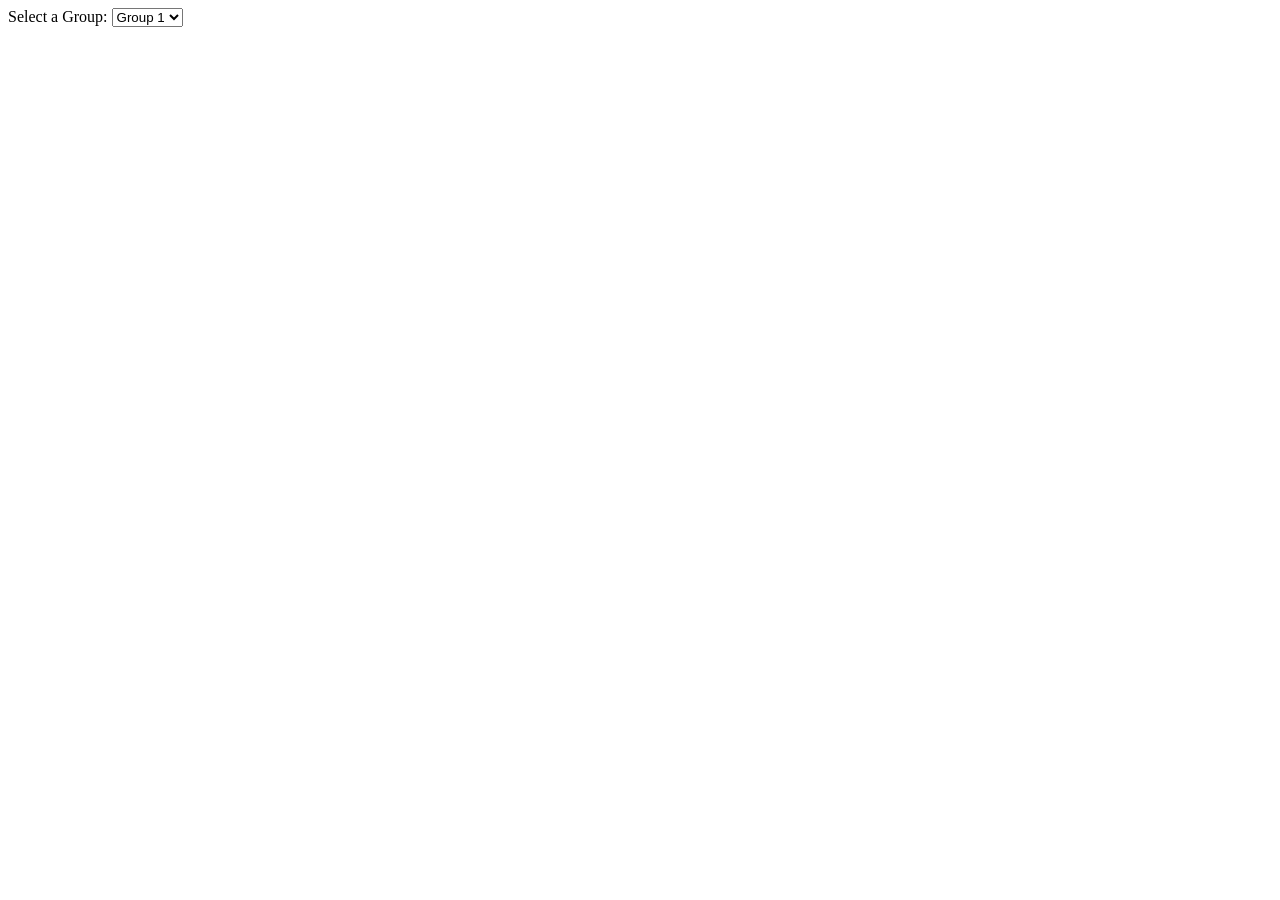
==== vocab2/index.html @ 480929db "Update index.html to support multiple groups with a group selector and dynamic tab generation" ====
<!DOCTYPE html>
<html lang="ja">
<head>
    <meta charset="UTF-8">
    <meta name="viewport" content="width=device-width, initial-scale=1.0">
    <title>Vocabulary Lessons</title>
    <script>
        async function loadVocabulary(group) {
            const response = await fetch(`data/${group}.json`);
            const data = await response.json();
            const lessonTabs = document.getElementById('lesson-tabs');
            lessonTabs.innerHTML = '';
            data.forEach(item => {
                const tab = document.createElement('div');
                tab.className = 'lesson-tab';
                tab.innerHTML = `<h3>${item.hanzi} - ${item.pinyin}</h3><p>${item.ja}</p><p>${item.juzi_ja}</p><p>${item.juzi_ch}</p>`;
                lessonTabs.appendChild(tab);
            });
        }

        function handleGroupChange(event) {
            const selectedGroup = event.target.value;
            loadVocabulary(selectedGroup);
        }
    </script>
</head>
<body>
    <div>
        <label for="group-selector">Select a Group:</label>
        <select id="group-selector" onchange="handleGroupChange(event)">
            <option value="group1">Group 1</option>
            <option value="group2">Group 2</option>
            <option value="group3">Group 3</option>
        </select>
    </div>
    <div id="lesson-tabs"></div>
</body>
</html>
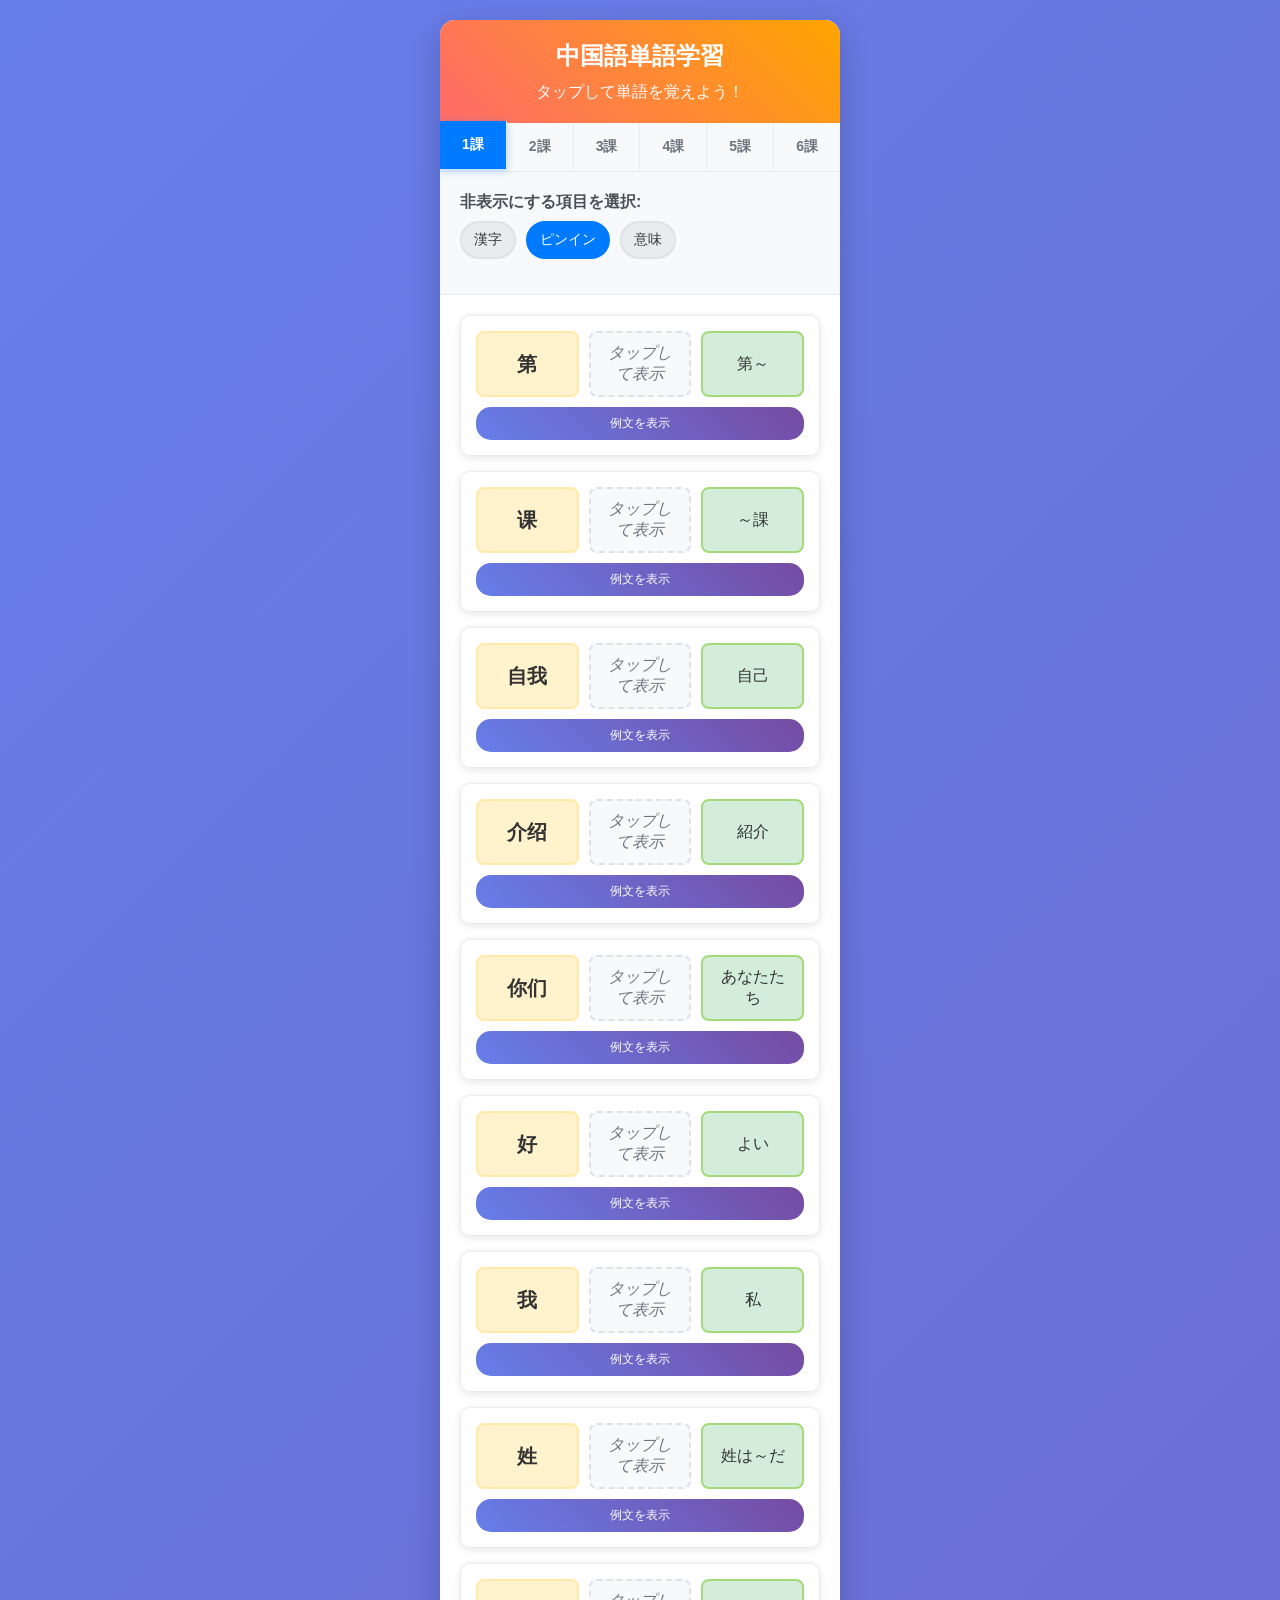
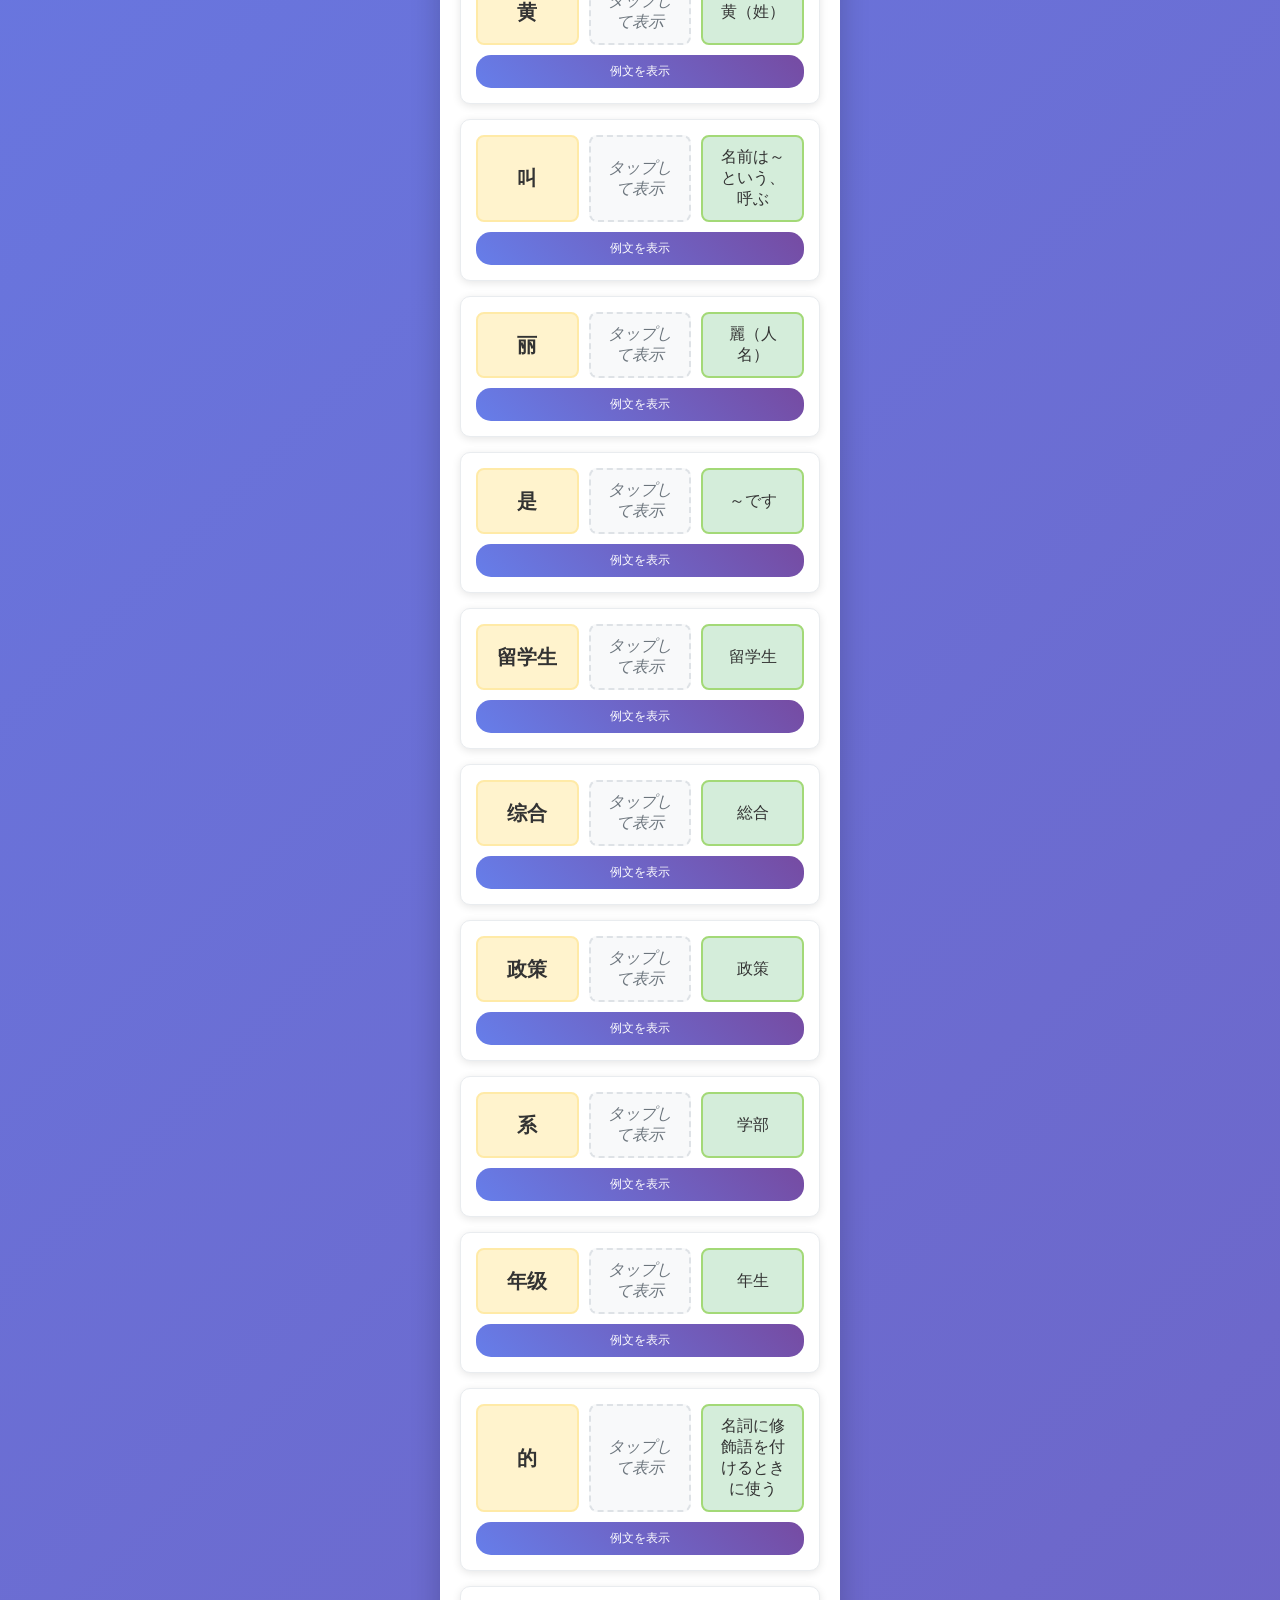
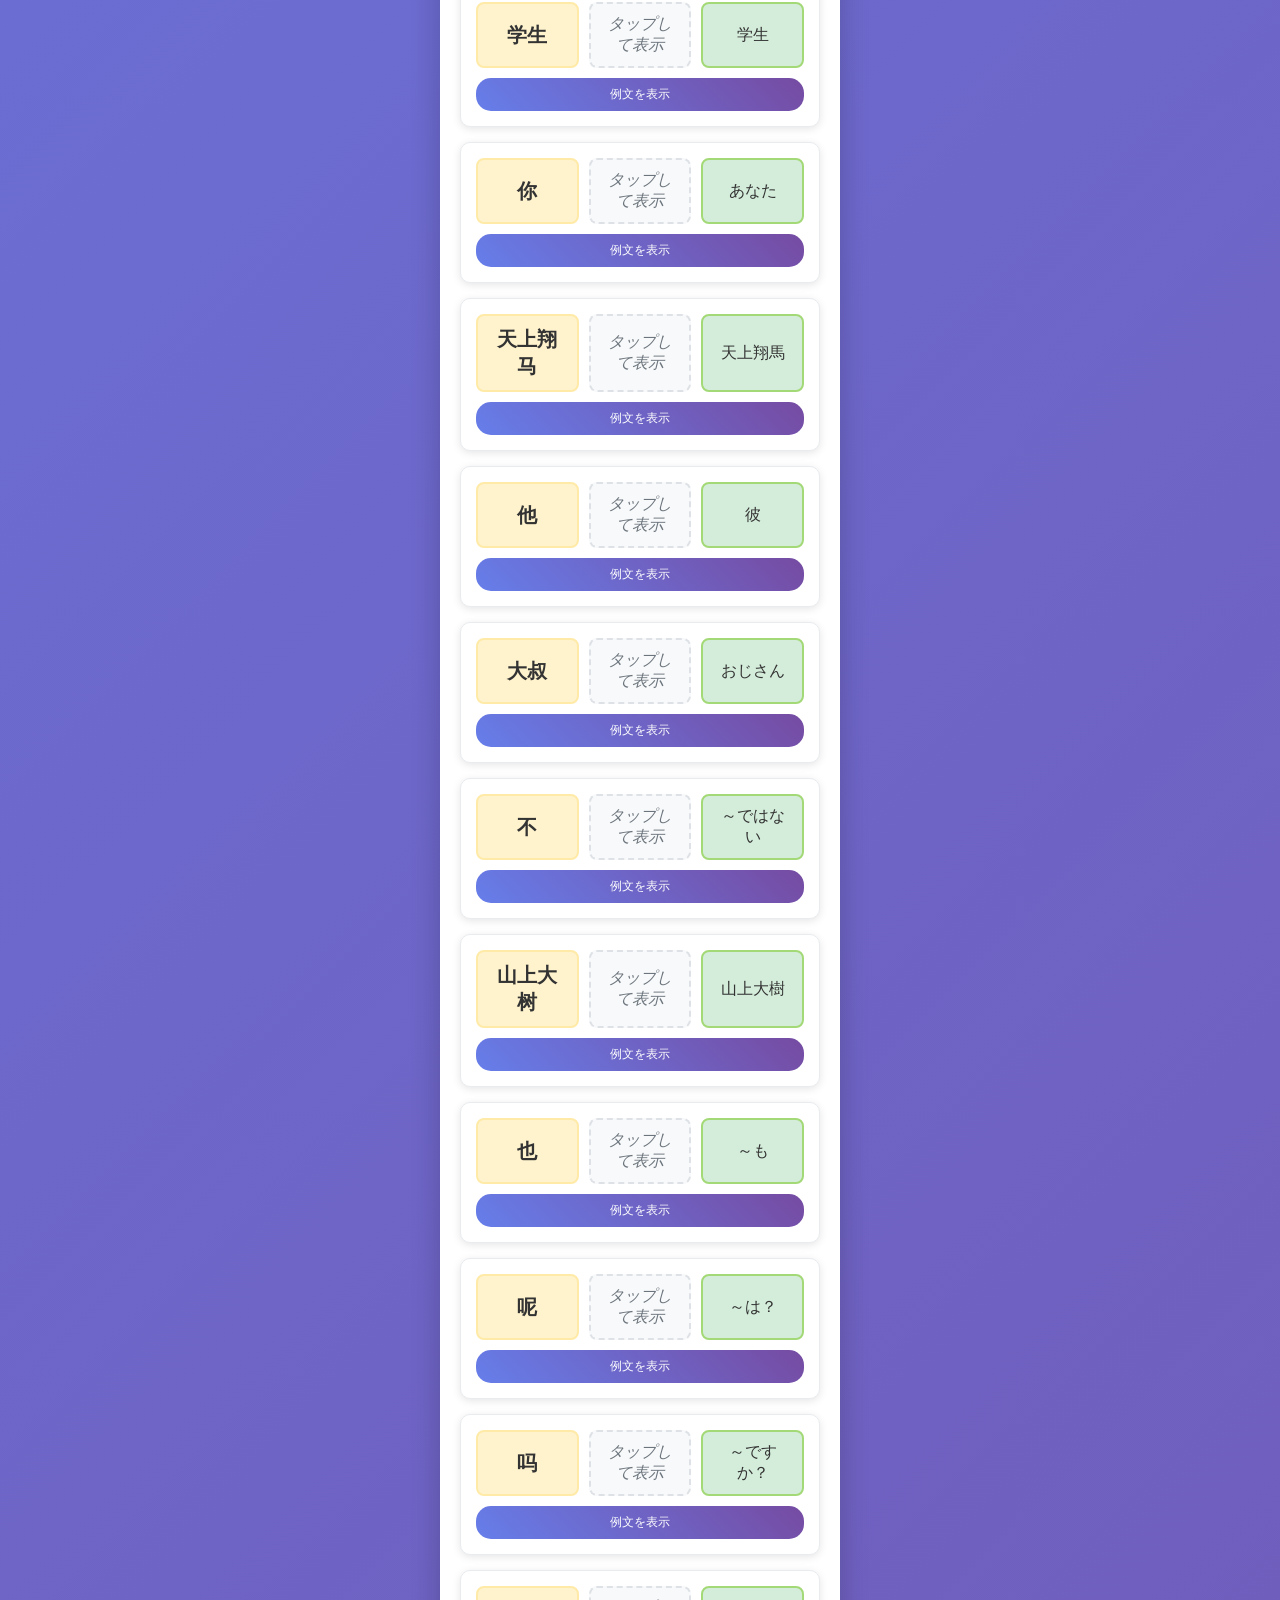
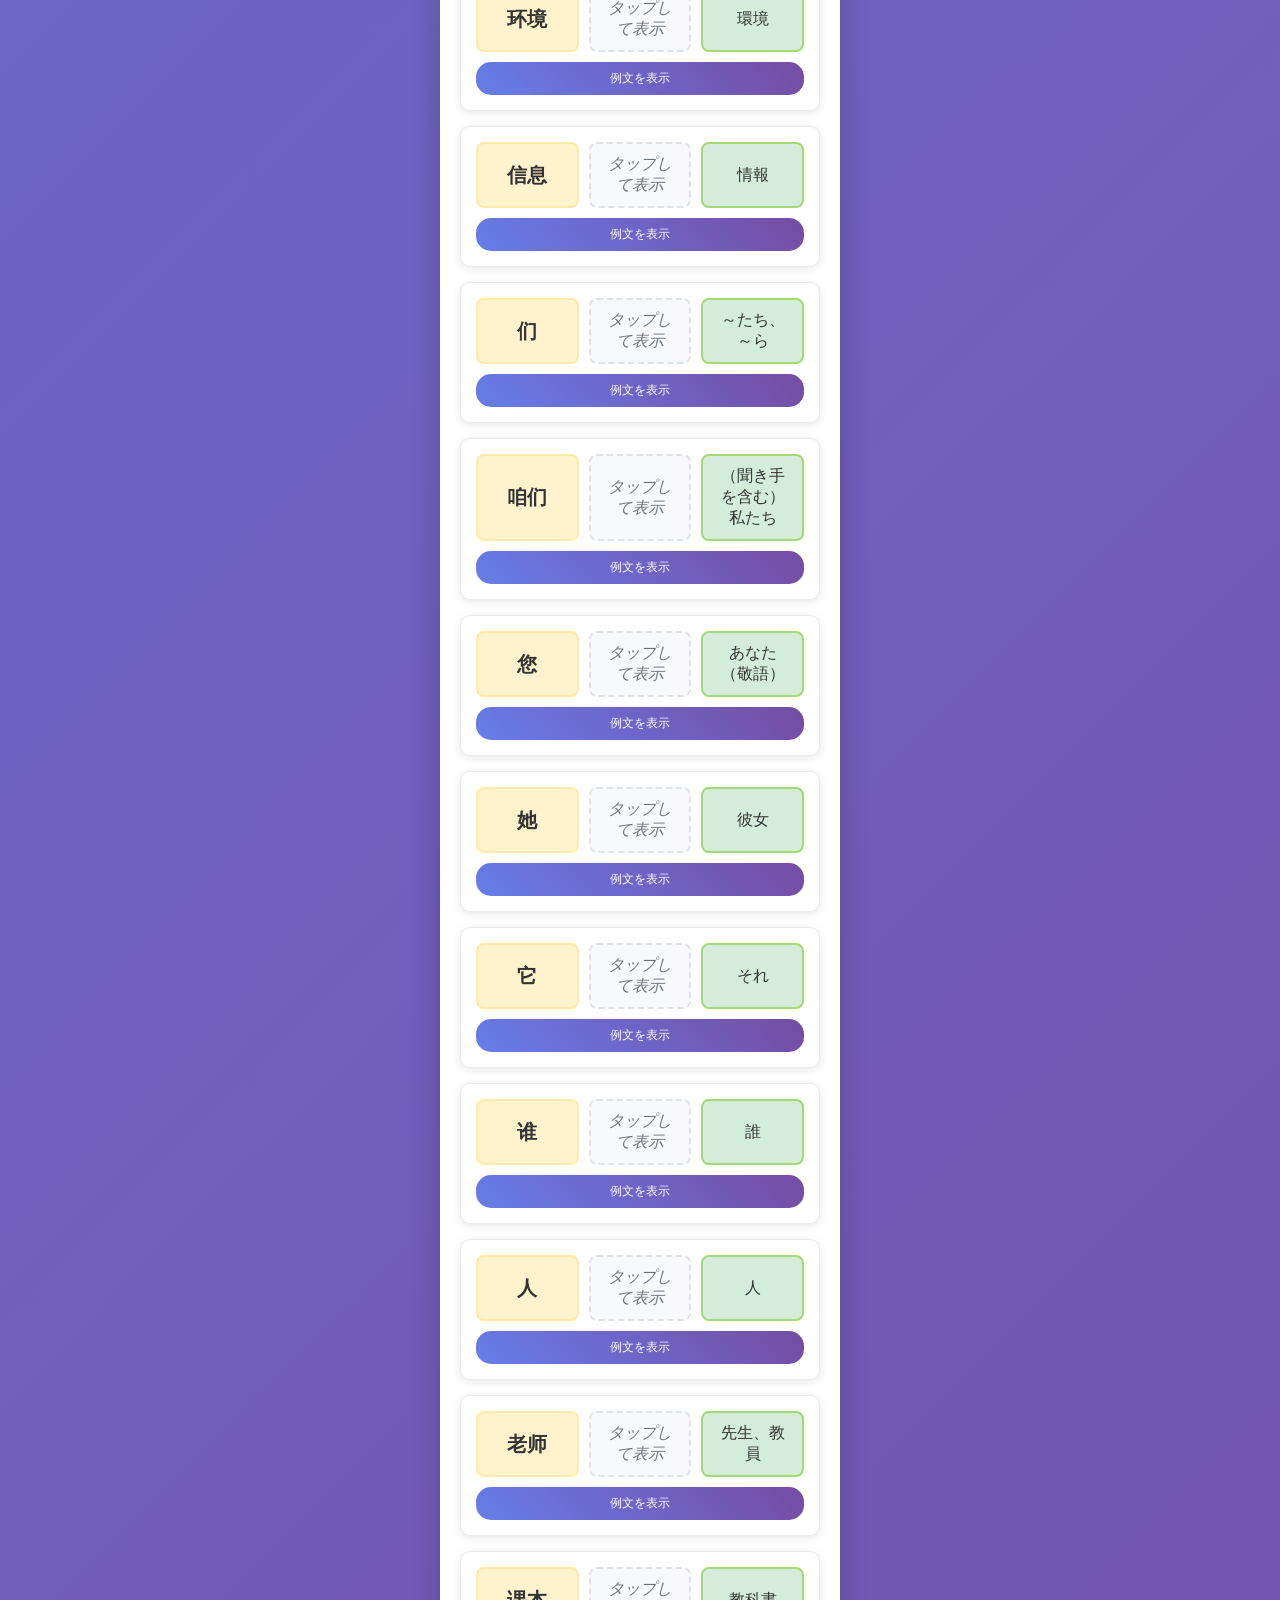
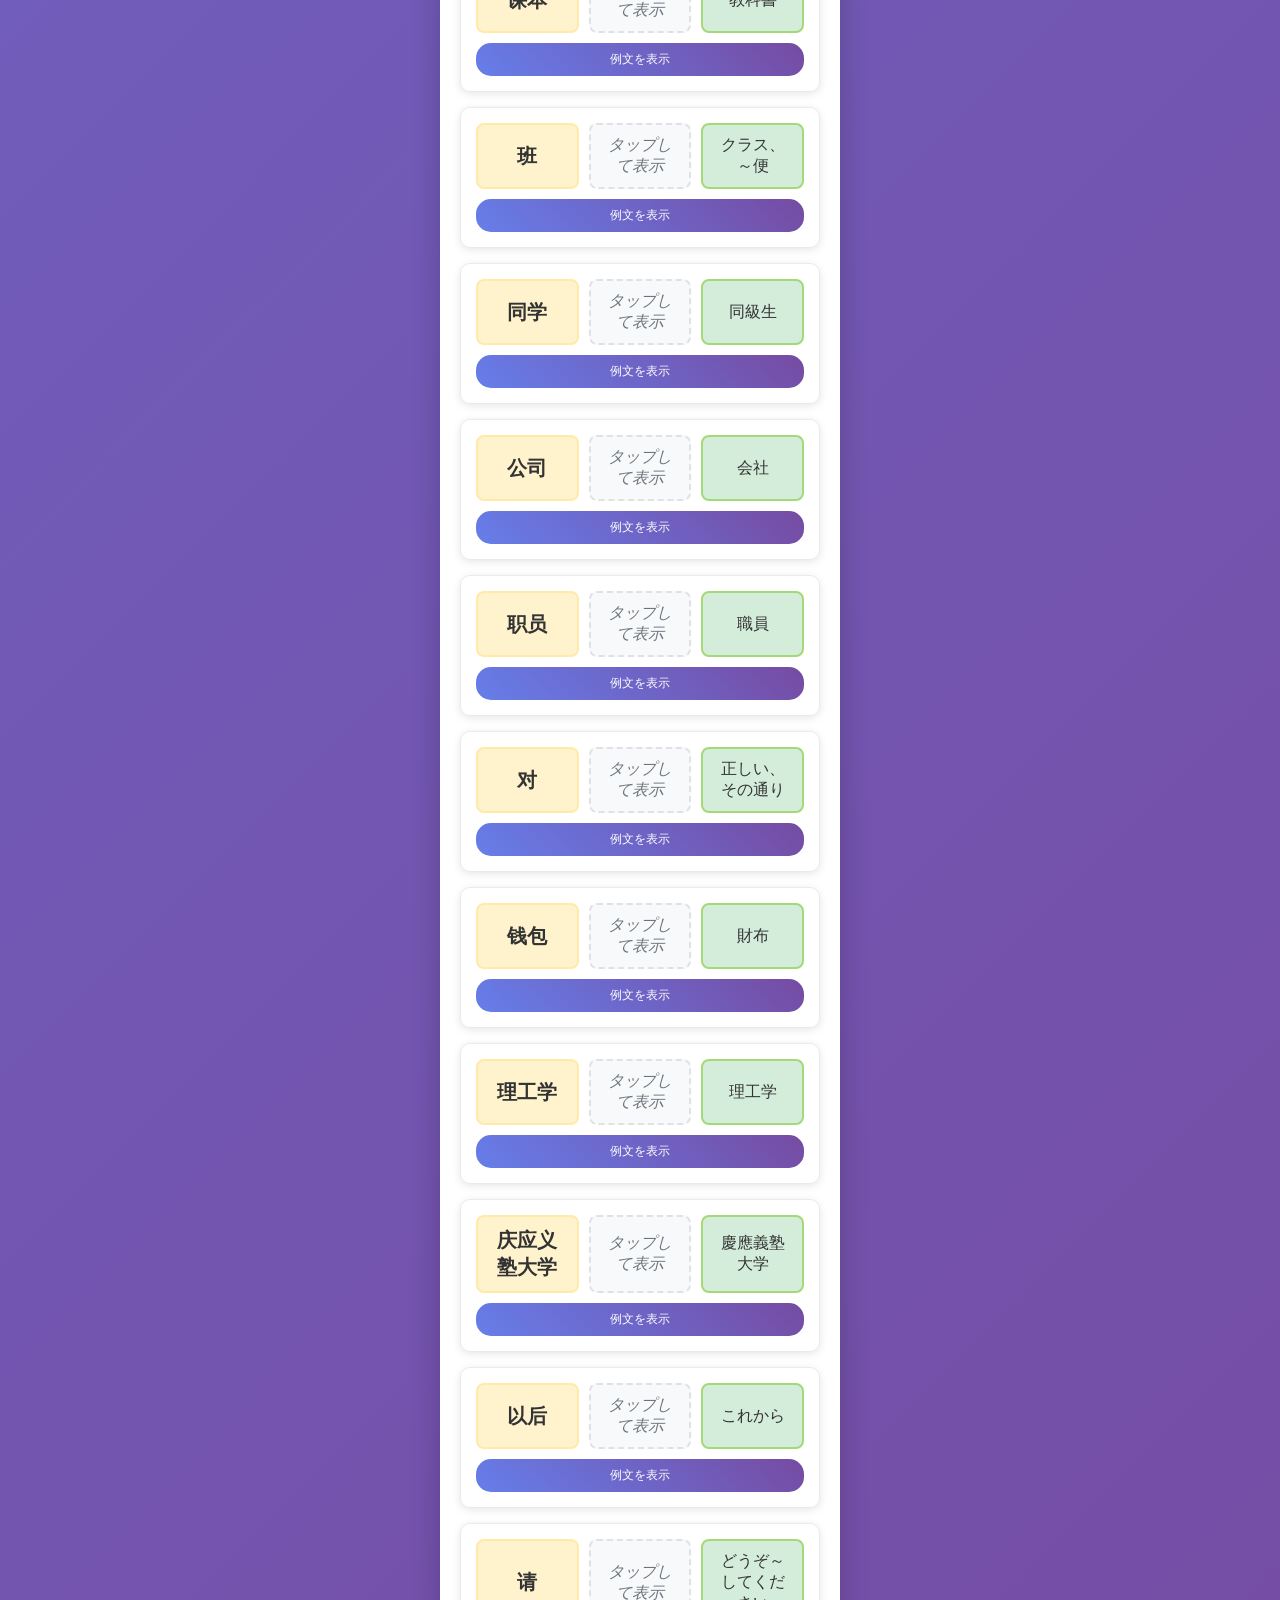
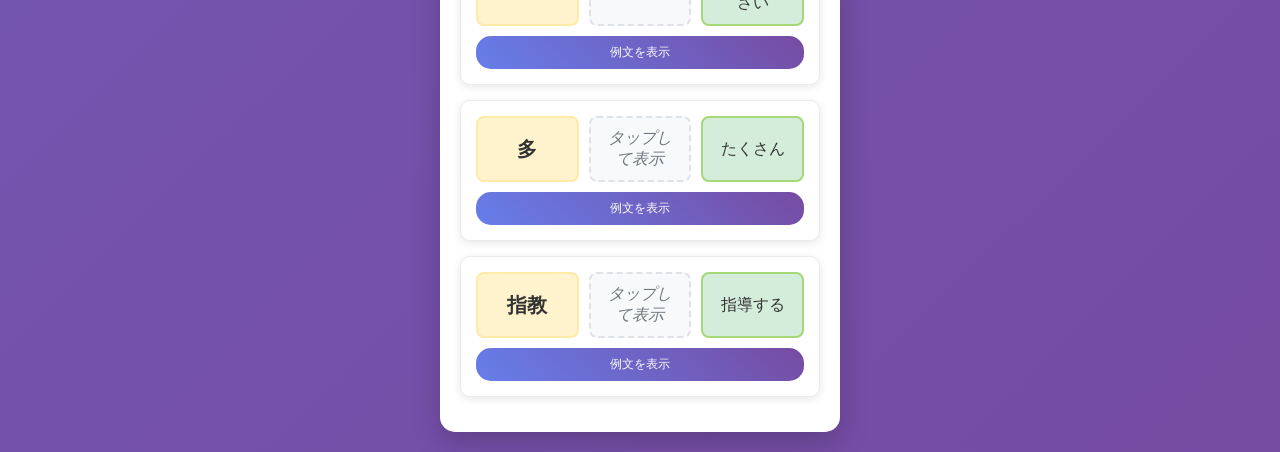
==== commit 0f53c5af: "Update index.html" ====
--- a/vocab2/index.html
+++ b/vocab2/index.html
@@ -3,36 +3,736 @@
 <head>
     <meta charset="UTF-8">
     <meta name="viewport" content="width=device-width, initial-scale=1.0">
-    <title>Vocabulary Lessons</title>
-    <script>
-        async function loadVocabulary(group) {
-            const response = await fetch(`data/${group}.json`);
-            const data = await response.json();
-            const lessonTabs = document.getElementById('lesson-tabs');
-            lessonTabs.innerHTML = '';
-            data.forEach(item => {
-                const tab = document.createElement('div');
-                tab.className = 'lesson-tab';
-                tab.innerHTML = `<h3>${item.hanzi} - ${item.pinyin}</h3><p>${item.ja}</p><p>${item.juzi_ja}</p><p>${item.juzi_ch}</p>`;
-                lessonTabs.appendChild(tab);
-            });
-        }
-
-        function handleGroupChange(event) {
-            const selectedGroup = event.target.value;
-            loadVocabulary(selectedGroup);
-        }
-    </script>
+    <title>中国語単語学習</title>
+    <style>
+        * {
+            margin: 0;
+            padding: 0;
+            box-sizing: border-box;
+        }
+
+        body {
+            font-family: 'Helvetica Neue', Arial, sans-serif;
+            background: linear-gradient(135deg, #667eea 0%, #764ba2 100%);
+            min-height: 100vh;
+            padding: 20px;
+            color: #333;
+        }
+
+        .container {
+            max-width: 400px;
+            margin: 0 auto;
+            background: white;
+            border-radius: 15px;
+            box-shadow: 0 10px 30px rgba(0,0,0,0.2);
+            overflow: hidden;
+        }
+
+        .header {
+            background: linear-gradient(45deg, #ff6b6b, #ffa500);
+            color: white;
+            padding: 20px;
+            text-align: center;
+        }
+
+        .header h1 {
+            font-size: 24px;
+            margin-bottom: 10px;
+        }
+
+        .lesson-tabs {
+            display: flex;
+            background: #f8f9fa;
+            border-bottom: 1px solid #e9ecef;
+        }
+
+        .lesson-tab {
+            flex: 1;
+            padding: 15px 10px;
+            background: #f8f9fa;
+            border: none;
+            cursor: pointer;
+            font-size: 14px;
+            font-weight: 600;
+            color: #6c757d;
+            transition: all 0.3s ease;
+            border-right: 1px solid #e9ecef;
+        }
+
+        .lesson-tab:last-child {
+            border-right: none;
+        }
+
+        .lesson-tab.active {
+            background: #007bff;
+            color: white;
+            transform: translateY(-2px);
+            box-shadow: 0 2px 8px rgba(0,123,255,0.3);
+        }
+
+        .lesson-tab:hover:not(.active) {
+            background: #e9ecef;
+        }
+
+        .controls {
+            padding: 20px;
+            background: #f8f9fa;
+            border-bottom: 1px solid #e9ecef;
+        }
+
+        .control-group {
+            margin-bottom: 15px;
+        }
+
+        .control-group label {
+            display: block;
+            margin-bottom: 8px;
+            font-weight: 600;
+            color: #495057;
+        }
+
+        .hide-options {
+            display: flex;
+            gap: 10px;
+            flex-wrap: wrap;
+        }
+
+        .hide-option {
+            background: #e9ecef;
+            border: 2px solid #dee2e6;
+            padding: 8px 12px;
+            border-radius: 20px;
+            cursor: pointer;
+            transition: all 0.3s ease;
+            font-size: 14px;
+        }
+
+        .hide-option.active {
+            background: #007bff;
+            color: white;
+            border-color: #007bff;
+        }
+
+
+
+        .word-list {
+            padding: 20px;
+        }
+
+        .word-item {
+            background: #ffffff;
+            border: 1px solid #e9ecef;
+            border-radius: 10px;
+            margin-bottom: 15px;
+            padding: 15px;
+            box-shadow: 0 2px 8px rgba(0,0,0,0.1);
+            transition: transform 0.2s ease;
+        }
+
+        .word-item:hover {
+            transform: translateY(-2px);
+            box-shadow: 0 4px 15px rgba(0,0,0,0.15);
+        }
+
+        .word-content {
+            display: grid;
+            grid-template-columns: 1fr 1fr 1fr;
+            gap: 10px;
+            margin-bottom: 10px;
+        }
+
+        .word-field {
+            text-align: center;
+            padding: 10px;
+            border-radius: 8px;
+            min-height: 50px;
+            display: flex;
+            align-items: center;
+            justify-content: center;
+            cursor: pointer;
+            transition: all 0.3s ease;
+        }
+
+        .word-field.chinese {
+            background: #fff3cd;
+            border: 2px solid #ffeaa7;
+            font-size: 20px;
+            font-weight: bold;
+        }
+
+        .word-field.pinyin {
+            background: #d1ecf1;
+            border: 2px solid #a6d8e6;
+            font-style: italic;
+        }
+
+        .word-field.meaning {
+            background: #d4edda;
+            border: 2px solid #a3d977;
+        }
+
+        .word-field.hidden {
+            background: #f8f9fa;
+            border: 2px dashed #dee2e6;
+            color: #6c757d;
+        }
+
+        .word-field.hidden:hover {
+            background: #e9ecef;
+        }
+
+        .example-btn {
+            background: linear-gradient(45deg, #667eea, #764ba2);
+            color: white;
+            border: none;
+            padding: 8px 15px;
+            border-radius: 15px;
+            cursor: pointer;
+            font-size: 12px;
+            transition: transform 0.2s ease;
+            width: 100%;
+        }
+
+        .example-btn:hover {
+            transform: scale(1.05);
+        }
+
+        .example-text {
+            margin-top: 10px;
+            padding: 10px;
+            background: #f8f9fa;
+            border-left: 4px solid #007bff;
+            border-radius: 5px;
+            font-size: 14px;
+            line-height: 1.6;
+        }
+
+        .example-text.hidden {
+            display: none;
+        }
+
+        .example-chinese {
+            color: #d63384;
+            font-weight: bold;
+        }
+
+        .example-translation {
+            color: #6c757d;
+            margin-top: 5px;
+        }
+
+        @media (max-width: 480px) {
+            .lesson-tabs {
+                flex-wrap: wrap;
+            }
+            
+            .lesson-tab {
+                font-size: 12px;
+                padding: 10px 5px;
+            }
+            
+            .word-content {
+                grid-template-columns: 1fr;
+                gap: 8px;
+            }
+            
+            .word-field {
+                min-height: 40px;
+                font-size: 14px;
+            }
+            
+            .word-field.chinese {
+                font-size: 18px;
+            }
+        }
+    </style>
 </head>
 <body>
-    <div>
-        <label for="group-selector">Select a Group:</label>
-        <select id="group-selector" onchange="handleGroupChange(event)">
-            <option value="group1">Group 1</option>
-            <option value="group2">Group 2</option>
-            <option value="group3">Group 3</option>
-        </select>
+    <div class="container">
+        <div class="header">
+            <h1>中国語単語学習</h1>
+            <p>タップして単語を覚えよう！</p>
+        </div>
+
+        <div class="lesson-tabs">
+            <button class="lesson-tab active" data-lesson="1">1課</button>
+            <button class="lesson-tab" data-lesson="2">2課</button>
+            <button class="lesson-tab" data-lesson="3">3課</button>
+            <button class="lesson-tab" data-lesson="4">4課</button>
+            <button class="lesson-tab" data-lesson="5">5課</button>
+            <button class="lesson-tab" data-lesson="6">6課</button>
+        </div>
+
+
+
+        <div class="controls">
+            <div class="control-group">
+                <label>非表示にする項目を選択:</label>
+                <div class="hide-options">
+                    <div class="hide-option" data-field="chinese">漢字</div>
+                    <div class="hide-option active" data-field="pinyin">ピンイン</div>
+                    <div class="hide-option" data-field="meaning">意味</div>
+                </div>
+            </div>
+        </div>
+
+        <div class="word-list" id="wordList">
+            <!-- 単語がここに表示されます -->
+        </div>
     </div>
-    <div id="lesson-tabs"></div>
+
+    <script>
+        // 単語データ（配列形式：[漢字, ピンイン, 意味, 例文中国語, 例文日本語]）
+        const lessons = {
+            1:[
+                ["第", "dì", "第～", "这是第一课。", "これは第一課です。"],
+                ["课", "kè", "～課", "今天我们学习第一课。", "今日私たちは第一課を学習します。"],
+                ["自我", "zìwǒ", "自己", "自我介绍很重要。", "自己紹介は重要です。"],
+                ["介绍", "jièshào", "紹介", "请允许我介绍一下。", "紹介させてください。"],
+                ["你们", "nǐmen", "あなたたち", "你们好吗？", "あなたたちは元気ですか？"],
+                ["好", "hǎo", "よい", "今天天气很好。", "今日は天気がよいです。"],
+                ["我", "wǒ", "私", "我是学生。", "私は学生です。"],
+                ["姓", "xìng", "姓は～だ", "我姓黄。", "私の姓は黄です。"],
+                ["黄", "Huáng", "黄（姓）", "黄老师很好。", "黄先生はとてもよい方です。"],
+                ["叫", "jiào", "名前は～という、呼ぶ", "我叫丽。", "私の名前は麗といいます。"],
+                ["丽", "Lì", "麗（人名）", "丽是我的名字。", "麗は私の名前です。"],
+                ["是", "shì", "～です", "我是留学生。", "私は留学生です。"],
+                ["留学生", "liúxuéshēng", "留学生", "他是留学生。", "彼は留学生です。"],
+                ["综合", "zōnghé", "総合", "综合政策很重要。", "総合政策は重要です。"],
+                ["政策", "zhèngcè", "政策", "政策很复杂。", "政策は複雑です。"],
+                ["系", "xì", "学部", "我在政策系。", "私は政策学部にいます。"],
+                ["年级", "niánjí", "年生", "我是一年级学生。", "私は一年生です。"],
+                ["的", "de", "名詞に修飾語を付けるときに使う", "我的书。", "私の本。"],
+                ["学生", "xuésheng", "学生", "学生要努力学习。", "学生は一生懸命勉強しなければなりません。"],
+                ["你", "nǐ", "あなた", "你好吗？", "あなたは元気ですか？"],
+                ["天上翔马", "Tiānshàng Xiángmǎ", "天上翔馬", "天上翔马是我的名字。", "天上翔馬は私の名前です。"],
+                ["他", "tā", "彼", "他是老师。", "彼は先生です。"],
+                ["大叔", "dàshū", "おじさん", "那个大叔很好。", "あのおじさんはとてもよい方です。"],
+                ["不", "bù", "～ではない", "我不是老师。", "私は先生ではありません。"],
+                ["山上大树", "Shānshàng Dàshù", "山上大樹", "山上大树是学生。", "山上大樹は学生です。"],
+                ["也", "yě", "～も", "我也是学生。", "私も学生です。"],
+                ["呢", "ne", "～は？", "你呢？", "あなたは？"],
+                ["吗", "ma", "～ですか？", "你好吗？", "あなたは元気ですか？"],
+                ["环境", "huánjìng", "環境", "环境很重要。", "環境は重要です。"],
+                ["信息", "xìnxī", "情報", "这是重要信息。", "これは重要な情報です。"],
+                ["们", "men", "～たち、～ら", "学生们很努力。", "学生たちは一生懸命です。"],
+                ["咱们", "zánmen", "（聞き手を含む）私たち", "咱们一起学习。", "私たちは一緒に勉強しましょう。"],
+                ["您", "nín", "あなた（敬語）", "您好。", "こんにちは（敬語）。"],
+                ["她", "tā", "彼女", "她是老师。", "彼女は先生です。"],
+                ["它", "tā", "それ", "它很重要。", "それは重要です。"],
+                ["谁", "shéi", "誰", "谁是老师？", "誰が先生ですか？"],
+                ["人", "rén", "人", "好人很多。", "よい人がたくさんいます。"],
+                ["老师", "lǎoshī", "先生、教員", "老师很好。", "先生はとてもよい方です。"],
+                ["课本", "kèběn", "教科書", "课本在桌子上。", "教科書は机の上にあります。"],
+                ["班", "bān", "クラス、～便", "我们班很好。", "私たちのクラスはとてもよいです。"],
+                ["同学", "tóngxué", "同級生", "同学们很友好。", "同級生たちはとても親切です。"],
+                ["公司", "gōngsī", "会社", "公司很大。", "会社は大きいです。"],
+                ["职员", "zhíyuán", "職員", "职员很忙。", "職員は忙しいです。"],
+                ["对", "duì", "正しい、その通り", "对，你说得对。", "そうです、あなたの言うとおりです。"],
+                ["钱包", "qiánbāo", "財布", "钱包在哪里？", "財布はどこにありますか？"],
+                ["理工学", "lǐgōngxué", "理工学", "理工学很难。", "理工学は難しいです。"],
+                ["庆应义塾大学", "Qìngyìng yìshú dàxué", "慶應義塾大学", "庆应义塾大学很有名。", "慶應義塾大学はとても有名です。"],
+                ["以后", "yǐhòu", "これから", "以后请多指教。", "これからよろしくお願いします。"],
+                ["请", "qǐng", "どうぞ～してください", "请坐。", "どうぞ座ってください。"],
+                ["多", "duō", "たくさん", "书很多。", "本がたくさんあります。"],
+                ["指教", "zhǐjiào", "指導する", "请多指教。", "どうぞご指導ください。"]
+                ],
+            2:[
+                ["去", "qù", "行く", "我去食堂。", "私は食堂に行きます。"],
+                ["食堂", "shítáng", "食堂", "食堂的饭很好吃。", "食堂のご飯はとても美味しいです。"],
+                ["今天", "jīntiān", "今日", "今天天气很好。", "今日は天気がよいです。"],
+                ["中午", "zhōngwǔ", "昼", "中午我们吃饭。", "昼に私たちは食事をします。"],
+                ["一起", "yìqǐ", "一緒に", "我们一起去吧。", "私たちは一緒に行きましょう。"],
+                ["吃饭", "chīfàn", "食事をする", "你吃饭了吗？", "あなたは食事をしましたか？"],
+                ["吧", "ba", "～しましょう、～でしょう？", "我们去吧。", "私たちは行きましょう。"],
+                ["啊", "a", "感嘆や語気を和らげる役割を果たす", "好啊！", "いいですね！"],
+                ["哪儿", "nǎr", "どこ", "你去哪儿？", "あなたはどこに行きますか？"],
+                ["车站", "chēzhàn", "駅", "车站附近有很多店。", "駅の近くにはたくさんの店があります。"],
+                ["附近", "fùjìn", "近く", "学校附近很方便。", "学校の近くはとても便利です。"],
+                ["有", "yǒu", "ある、いる", "这里有很多人。", "ここにはたくさんの人がいます。"],
+                ["牛排", "niúpái", "ステーキ", "牛排很好吃。", "ステーキはとても美味しいです。"],
+                ["店", "diàn", "店", "这个店很有名。", "この店はとても有名です。"],
+                ["那儿", "nàr", "そこ、あそこ", "那儿有什么？", "そこには何がありますか？"],
+                ["减肥", "jiǎnféi", "ダイエットをする", "我在减肥。", "私はダイエットをしています。"],
+                ["吃", "chī", "食べる", "我吃中国菜。", "私は中国料理を食べます。"],
+                ["学校", "xuéxiào", "学校", "学校很大。", "学校は大きいです。"],
+                ["这儿", "zhèr", "ここ", "这儿很安静。", "ここはとても静かです。"],
+                ["什么", "shénme", "何", "你吃什么？", "あなたは何を食べますか？"],
+                ["好吃", "hǎochī", "（食べて）美味しい", "这个菜很好吃。", "この料理はとても美味しいです。"],
+                ["中国菜", "zhōngguócài", "中国料理", "我喜欢中国菜。", "私は中国料理が好きです。"],
+                ["很", "hěn", "とても", "今天很热。", "今日はとても暑いです。"],
+                ["经常", "jīngcháng", "いつも", "我经常去图书馆。", "私はいつも図書館に行きます。"],
+                ["这个", "zhège", "これ、この", "这个很好。", "これはとてもよいです。"],
+                ["拉面", "lāmiàn", "ラーメン", "拉面很好吃。", "ラーメンはとても美味しいです。"],
+                ["饺子", "jiǎozi", "餃子", "饺子是中国菜。", "餃子は中国料理です。"],
+                ["套餐", "tàocān", "セット", "套餐很便宜。", "セットはとても安いです。"],
+                ["说", "shuō", "言う、話す", "老师说得很好。", "先生はとても上手に話します。"],
+                ["都", "dōu", "すべて、全部", "我们都去。", "私たちは皆行きます。"],
+                ["主食", "zhǔshí", "主食", "米饭是主食。", "ご飯は主食です。"],
+                ["呀", "ya", "感嘆や語気を和らげる役割を果たす", "好呀！", "いいですね！"],
+                ["菜", "cài", "料理", "这个菜很辣。", "この料理はとても辛いです。"],
+                ["这", "zhè", "これ、この", "这是我的书。", "これは私の本です。"],
+                ["些", "xiē", "～ら", "这些书很好。", "これらの本はとてもよいです。"],
+                ["这里", "zhèli", "ここ", "这里很安静。", "ここはとても静かです。"],
+                ["那", "nà", "それ、あれ、その、あの", "那是什么？", "それは何ですか？"],
+                ["那个", "nàge", "それ、あれ、その、あの", "那个人是谁？", "あの人は誰ですか？"],
+                ["那里", "nàli", "そこ", "那里有什么？", "そこには何がありますか？"],
+                ["哪", "nǎ", "どれ、どの", "哪个好？", "どれがよいですか？"],
+                ["哪个", "nǎge", "どれ、どの", "哪个是你的？", "どれがあなたのですか？"],
+                ["哪里", "nǎli", "どこ", "你去哪里？", "あなたはどこに行きますか？"],
+                ["学习", "xuéxí", "学ぶ、勉強する", "我学习汉语。", "私は中国語を勉強します。"],
+                ["汉语", "Hànyǔ", "中国語", "汉语很难。", "中国語は難しいです。"],
+                ["图书馆", "túshūguǎn", "図書館", "图书馆很安静。", "図書館はとても静かです。"],
+                ["有点儿", "yǒudiǎnr", "少し（話者にとってマイナスのニュアンスを含むことがある）", "今天有点儿冷。", "今日は少し寒いです。"],
+                ["非常", "fēicháng", "非常に", "今天非常热。", "今日は非常に暑いです。"],
+                ["特别", "tèbié", "特に", "这个特别好。", "これは特によいです。"],
+                ["三明治", "sānmíngzhì", "サンドウィッチ", "三明治很好吃。", "サンドウィッチはとても美味しいです。"],
+                ["贵", "guì", "高い", "这个很贵。", "これはとても高いです。"],
+                ["不太", "bú tài", "あまり～ない", "不太好。", "あまりよくありません。"],
+                ["教室", "jiàoshì", "教室", "教室很大。", "教室は大きいです。"],
+                ["星巴克", "Xīngbākè", "スターバックス", "星巴克的咖啡很好。", "スターバックスのコーヒーはとてもよいです。"],
+                ["喝", "hē", "飲む", "我喝茶。", "私はお茶を飲みます。"],
+                ["茶", "chá", "お茶", "中国茶很好。", "中国茶はとてもよいです。"],
+                ["不过", "búguò", "ただし、でも", "很好，不过有点儿贵。", "とてもよいですが、少し高いです。"],
+                ["羡慕", "xiànmù", "羨ましい", "我很羡慕你。", "私はあなたがとても羨ましいです。"],
+                ["和", "hé", "～と", "我和你一起去。", "私とあなたは一緒に行きます。"],
+                ["辣", "là", "辛い", "这个菜很辣。", "この料理はとても辛いです。"],
+                ["冰激凌", "bīngjīlíng", "アイスクリーム", "冰激凌很甜。", "アイスクリームはとても甘いです。"],
+                ["杏仁豆腐", "xìngrén dòufu", "杏仁豆腐", "杏仁豆腐很好吃。", "杏仁豆腐はとても美味しいです。"],
+                ["咸", "xián", "塩辛い、しょっぱい", "这个菜很咸。", "この料理はとても塩辛いです。"],
+                ["甜", "tián", "甘い", "这个很甜。", "これはとても甘いです。"]
+                ],
+            3:[
+                ["家", "jiā", "家", "我的家在横滨。", "私の家は横浜にあります。"],
+                ["在", "zài", "ある、いる", "我在家里。", "私は家にいます。"],
+                ["横滨", "Héngbīn", "横浜", "横滨很漂亮。", "横浜はとても美しいです。"],
+                ["宿舍", "sùshè", "寮", "我住在宿舍里。", "私は寮に住んでいます。"],
+                ["和", "hé", "～と", "我和家人一起住。", "私は家族と一緒に住んでいます。"],
+                ["家人", "jiārén", "家族", "我的家人很好。", "私の家族はとてもよいです。"],
+                ["在", "zài", "～で", "我在学校学习。", "私は学校で勉強しています。"],
+                ["外面", "wàimiàn", "外", "外面很冷。", "外はとても寒いです。"],
+                ["租", "zū", "借りる", "我租房子。", "私は家を借りています。"],
+                ["房子", "fángzi", "家、家屋", "这个房子很大。", "この家はとても大きいです。"],
+                ["个", "ge", "～個", "一个苹果。", "一個のリンゴ。"],
+                ["做", "zuò", "作る", "我做饭。", "私は料理を作ります。"],
+                ["打扫", "dǎsǎo", "掃除をする", "我打扫房间。", "私は部屋を掃除します。"],
+                ["房间", "fángjiān", "部屋", "房间很干净。", "部屋はとても清潔です。"],
+                ["洗", "xǐ", "洗う", "我洗衣服。", "私は洋服を洗います。"],
+                ["衣服", "yīfu", "衣服", "这件衣服很漂亮。", "この洋服はとても美しいです。"],
+                ["会", "huì", "～できる（習得）、～だろう（推測）", "我会说中文。", "私は中国語を話すことができます。"],
+                ["真", "zhēn", "本当に", "真好！", "本当によいです！"],
+                ["厉害", "lìhai", "すごい、酷い", "你真厉害！", "あなたは本当にすごいです！"],
+                ["跟", "gēn", "～と", "我跟你一起去。", "私はあなたと一緒に行きます。"],
+                ["别", "bié", "～するな", "别着急。", "急がないでください。"],
+                ["多嘴", "duōzuǐ", "差し出口をはさむ", "别多嘴。", "差し出口をはさまないでください。"],
+                ["问", "wèn", "尋ねる", "我问老师。", "私は先生に尋ねます。"],
+                ["呢", "ne", "～している", "你在做什么呢？", "あなたは何をしていますか？"],
+                ["生活", "shēnghuó", "生活", "生活很快乐。", "生活はとても楽しいです。"],
+                ["兄弟", "xiōngdì", "兄弟", "我有两个兄弟。", "私には二人の兄弟がいます。"],
+                ["姐妹", "jiěmèi", "姉妹", "她有三个姐妹。", "彼女には三人の姉妹がいます。"],
+                ["还", "hái", "また、さらに", "我还要学习。", "私はまた勉強しなければなりません。"],
+                ["只", "zhī", "動物、鳥、虫を数える", "一只猫。", "一匹の猫。"],
+                ["猫", "māo", "猫", "猫很可爱。", "猫はとても可愛いです。"],
+                ["以前", "yǐqián", "以前", "以前我住在东京。", "以前私は東京に住んでいました。"],
+                ["计划", "jìhuà", "計画", "我有一个计划。", "私には計画があります。"],
+                ["生育", "shēngyù", "出産", "计划生育很重要。", "計画出産は重要です。"],
+                ["上", "shàng", "上、前の", "书在桌子上。", "本は机の上にあります。"],
+                ["下", "xià", "下、次の", "下课了。", "授業が終わりました。"],
+                ["前", "qián", "前", "学校前面有公园。", "学校の前に公園があります。"],
+                ["后", "hòu", "後ろ", "房子后面有花园。", "家の後ろに庭があります。"],
+                ["里", "lǐ", "中", "房间里很安静。", "部屋の中はとても静かです。"],
+                ["外", "wài", "外", "外面下雨了。", "外は雨が降っています。"],
+                ["左", "zuǒ", "左", "银行在左边。", "銀行は左側にあります。"],
+                ["右", "yòu", "右", "邮局在右边。", "郵便局は右側にあります。"],
+                ["旁", "páng", "隣", "学校旁边有书店。", "学校の隣に本屋があります。"],
+                ["东", "dōng", "東", "东京在东边。", "東京は東にあります。"],
+                ["南", "nán", "南", "南方很暖和。", "南は暖かいです。"],
+                ["西", "xī", "西", "西边有山。", "西には山があります。"],
+                ["北", "běi", "北", "北方很冷。", "北は寒いです。"],
+                ["地铁", "dìtiě", "地下鉄", "我坐地铁去上班。", "私は地下鉄に乗って通勤します。"],
+                ["办公室", "bàngōngshì", "事務室、研究室", "办公室很安静。", "事務室はとても静かです。"],
+                ["明天", "míngtiān", "明日", "明天去海边。", "明日海辺に行きます。"],
+                ["海边", "hǎibiān", "海辺", "海边很美。", "海辺はとても美しいです。"],
+                ["怕", "pà", "恐れる、心配する", "我怕晒黑。", "私は日焼けを恐れています。"],
+                ["晒黑", "shàihēi", "日に焼ける", "夏天容易晒黑。", "夏は日に焼けやすいです。"],
+                ["熟", "shú", "よく知っている", "我们很熟。", "私たちはとてもよく知っています。"],
+                ["最", "zuì", "最も", "最好的朋友。", "最もよい友だち。"],
+                ["要好", "yàohǎo", "仲良くする", "我们要好。", "私たちは仲良くしています。"],
+                ["朋友", "péngyou", "友だち", "朋友很重要。", "友だちは重要です。"],
+                ["一点儿", "yìdiǎnr", "少し", "一点儿时间。", "少しの時間。"],
+                ["着急", "zháojí", "急いでいる", "别着急。", "急がないでください。"],
+                ["这么", "zhème", "こんなに", "这么好！", "こんなによい！"],
+                ["东西", "dōngxi", "もの", "这个东西很好。", "このものはとてもよいです。"],
+                ["笔", "bǐ", "ペン", "我买了一支笔。", "私はペンを一本買いました。"],
+                ["书", "shū", "本", "书很有趣。", "本はとても面白いです。"],
+                ["狗", "gǒu", "犬", "狗很可爱。", "犬はとても可愛いです。"],
+                ["苹果", "píngguǒ", "リンゴ", "苹果很甜。", "リンゴはとても甘いです。"],
+                ["家具", "jiājù", "家具", "家具很新。", "家具はとても新しいです。"],
+                ["筷子", "kuàizi", "箸", "用筷子吃饭。", "箸を使って食事をします。"],
+                ["餐厅", "cāntīng", "レストラン", "餐厅的菜很好吃。", "レストランの料理はとても美味しいです。"],
+                ["头发", "tóufà", "髪の毛", "头发很长。", "髪の毛はとても長いです。"],
+                ["英语", "Yīngyǔ", "英語", "我学英语。", "私は英語を学びます。"],
+                ["法语", "Fǎyǔ", "フランス語", "法语很难。", "フランス語は難しいです。"],
+                ["长野", "Chángyě", "長野", "长野很美。", "長野はとても美しいです。"],
+                ["寂寞", "jìmò", "寂しい", "一个人很寂寞。", "一人でいるととても寂しいです。"]
+                ],
+            4:[
+                ["打工", "dǎgōng", "アルバイトをする", "我在餐厅打工。", "私はレストランでアルバイトをしています。"],
+                ["要", "yào", "かかる、要する", "从家到公司要一个小时。", "家から会社まで1時間かかります。"],
+                ["多长", "duōcháng", "どれくらい長い", "这条路有多长？", "この道はどれくらい長いですか？"],
+                ["时间", "shíjiān", "時間", "你有时间吗？", "時間ありますか？"],
+                ["从", "cóng", "～から", "我从北京来。", "私は北京から来ました。"],
+                ["下午", "xiàwǔ", "午後", "我们下午去看电影吧。", "午後に映画を見に行きましょう。"],
+                ["到", "dào", "～まで", "工作到晚上六点。", "仕事は夜6時までです。"],
+                ["晚上", "wǎnshang", "夜", "晚上我想看书。", "夜に本を読みたいです。"],
+                ["大概", "dàgài", "大体", "他大概三十岁。", "彼はだいたい30歳です。"],
+                ["小时", "xiǎoshí", "～時間", "我们学了两个小时。", "私たちは2時間勉強しました。"],
+                ["左右", "zuǒyòu", "～くらい", "要花五十元左右。", "50元くらいかかります。"],
+                ["那", "nà", "それでは、じゃあ", "那我们走吧。", "じゃあ、行きましょう。"],
+                ["巧", "qiǎo", "都合が良い", "你也来这儿，真巧！", "君もここに来てたの？本当に偶然だね！"],
+                ["天", "tiān", "～日", "我三天后回家。", "私は3日後に帰ります。"],
+                ["想", "xiǎng", "～したい", "我想吃拉面。", "ラーメンが食べたいです。"],
+                ["参加", "cānjiā", "参加する", "他参加了比赛。", "彼は試合に参加しました。"],
+                ["国际", "guójì", "国際", "这是一个国际会议。", "これは国際会議です。"],
+                ["交流", "jiāoliú", "交流（する）", "我们常常交流文化。", "私たちはよく文化交流をします。"],
+                ["俱乐部", "jùlèbù", "クラブ", "我加入了足球俱乐部。", "私はサッカークラブに入りました。"],
+                ["活动", "huódòng", "活動", "这个活动很有趣。", "このイベントはとても面白いです。"],
+                ["背后", "bèihòu", "背後", "他在我背后说话。", "彼は私の背後で話しています。"],
+                ["坏话", "huàihuà", "悪口", "不要说别人的坏话。", "他人の悪口を言わないでください。"],
+                ["哎呀", "āiyā", "あれ、まあ、おや", "哎呀，我忘了带钱包！", "あれ、財布を忘れた！"],
+                ["冤枉", "yuānwàng", "無実の罪を着せる", "他是被冤枉的。", "彼は無実の罪を着せられました。"],
+                ["周", "zhōu", "週", "我每周都去游泳。", "私は毎週泳ぎに行きます。"],
+                ["没问题", "méi wèntí", "大丈夫", "放心，没问题。", "安心して、大丈夫です。"],
+                ["中华街", "zhōnghuájiē", "中華街", "我们去中华街吃饭吧。", "中華街に食べに行こう。"],
+                ["知道", "zhīdao", "知っている", "你知道这个人吗？", "この人を知っていますか？"],
+                ["四川", "Sìchuān", "四川省", "四川菜很辣。", "四川料理はとても辛いです。"],
+                ["正宗", "zhèngzōng", "本場の", "这是正宗的四川火锅。", "これは本場の四川火鍋です。"],
+                ["自行车", "zìxíngchē", "自転車", "我每天骑自行车上学。", "私は毎日自転車で通学しています。"]
+                ],
+            5:[
+                ["对", "duì", "～について", "我对历史很感兴趣。", "私は歴史にとても興味があります。"],
+                ["世界", "shìjiè", "世界", "世界很大，也很精彩。", "世界は広く、素晴らしいです。"],
+                ["遗产", "yíchǎn", "遺産", "长城是中国的重要文化遗产。", "万里の長城は中国の重要な文化遺産です。"],
+                ["感兴趣", "gǎnxìngqu", "興味がある", "他对中国文化很感兴趣。", "彼は中国文化にとても興味があります。"],
+                ["脸书", "Liǎnshū", "Facebook", "我在脸书上看到你的照片了。", "Facebookであなたの写真を見ました。"],
+                ["照片", "zhàopiàn", "写真", "她给我看了一些旅游的照片。", "彼女は旅行の写真を見せてくれました。"],
+                ["拍", "pāi", "撮る", "我们在清水寺拍了很多照片。", "私たちは清水寺でたくさん写真を撮りました。"],
+                ["得", "de", "補語構造を作る助詞", "他说得很好。", "彼はとても上手に話しました。"],
+                ["清水寺", "Qīngshuǐsì", "清水寺", "清水寺是京都有名的景点。", "清水寺は京都の有名な観光地です。"],
+                ["二条城", "Èrtiáochéng", "二条城", "我们参观了二条城。", "私たちは二条城を見学しました。"],
+                ["好", "hǎo", "とても", "这部电影好精彩。", "この映画はとても素晴らしいです。"],
+                ["气派", "qìpai", "立派である", "这座建筑非常气派。", "この建物はとても立派です。"],
+                ["京都", "Jīngdū", "京都", "我去年去了京都旅行。", "私は去年京都に旅行しました。"],
+                ["旅游", "lǚyóu", "旅行する", "我们暑假去日本旅游。", "私たちは夏休みに日本へ旅行に行きます。"],
+                ["了", "le", "～になった", "我学中文两年了。", "私は中国語を2年間勉強しています。"],
+                ["暑假", "shǔjià", "夏休み", "暑假我打算去海边。", "夏休みに海へ行くつもりです。"],
+                ["回国", "huí guó", "帰国する", "他明天回国。", "彼は明日帰国します。"],
+                ["带", "dài", "連れる、持つ", "我带朋友去东京玩。", "友達を連れて東京に行きます。"],
+                ["逛", "guàng", "ぶらぶらする", "我喜欢逛街。", "私は街をぶらぶらするのが好きです。"],
+                ["在", "zài", "～している", "我在写作业。", "私は宿題をしています。"],
+                ["聊", "liáo", "おしゃべりをする", "我们在咖啡馆聊天。", "私たちはカフェでおしゃべりしています。"],
+                ["开心", "kāixīn", "楽しい", "和朋友在一起很开心。", "友達と一緒にいるととても楽しいです。"],
+                ["打算", "dǎsuàn", "～するつもりだ", "我打算暑假去中国。", "私は夏休みに中国へ行くつもりです。"],
+                ["能", "néng", "～できる", "我能说一点儿中文。", "私は少し中国語が話せます。"],
+                ["错过", "cuòguò", "逃す", "我不想错过这次机会。", "このチャンスを逃したくありません。"],
+                ["机会", "jīhuì", "機会", "这次是个很好的机会。", "今回はとても良いチャンスです。"],
+                ["就", "jiù", "強調、すぐに", "他一到家就睡觉了。", "彼は家に着くとすぐ寝ました。"],
+                ["订", "dìng", "予約する", "我已经订了机票。", "私はすでに飛行機のチケットを予約しました。"],
+                ["机票", "jīpiào", "飛行機チケット", "你买机票了吗？", "飛行機のチケットを買いましたか？"],
+                ["王羲之", "Wáng Xīzhī", "王羲之", "王羲之是著名的书法家。", "王羲之は有名な書道家です。"],
+                ["字", "zì", "字", "他的字写得很好看。", "彼の字はとてもきれいです。"],
+                ["开车", "kāichē", "車を運転する", "我每天自己开车上班。", "私は毎日車で通勤しています。"],
+                ["年纪", "niánjì", "年齢", "她的年纪不小了。", "彼女はもう若くありません。"],
+                ["秘密", "mìmì", "秘密", "这是个小秘密。", "これはちょっとした秘密です。"],
+                ["事儿", "shìr", "事", "你有什么事儿？", "何かあったの？"],
+                ["三国演义", "Sānguó yǎnyì", "三国演義", "我在读《三国演义》。", "私は『三国演義』を読んでいます。"],
+                ["问题", "wèntí", "問題", "这个问题很难。", "この問題は難しいです。"],
+                ["想", "xiǎng", "考える", "让我想一想。", "ちょっと考えさせてください。"],
+                ["自由女神像", "Zìyóu nǚshén xiàng", "自由の女神像", "我想去看自由女神像。", "私は自由の女神像を見に行きたいです。"]
+                ],
+            6: [
+                ["各地", "gèdì", "各地", "这个节日在中国各地都很受欢迎。", "この祭りは中国各地で人気があります。"],
+                ["文化", "wénhuà", "文化", "我喜欢学习不同国家的文化。", "私はさまざまな国の文化を学ぶのが好きです。"],
+                ["差异", "chāyì", "違い", "东西方文化有很大的差异。", "東洋と西洋の文化には大きな違いがあります。"],
+                ["比", "bǐ", "～より", "今天比昨天冷。", "今日は昨日より寒いです。"],
+                ["还", "hái", "まだ", "他还没来。", "彼はまだ来ていません。"],
+                ["因为", "yīnwèi", "なぜなら", "我没去，因为下雨了。", "雨が降ったので行きませんでした。"],
+                ["觉得", "juéde", "思う", "我觉得这本书很有意思。", "この本は面白いと思います。"],
+                ["定", "dìng", "決める", "我们还没定去哪儿。", "私たちはまだどこに行くか決めていません。"],
+                ["地方", "dìfang", "場所", "这个地方真漂亮。", "この場所は本当にきれいです。"],
+                ["先", "xiān", "まず", "我们先吃饭，然后看电影。", "まずご飯を食べて、それから映画を見ましょう。"],
+                ["北京", "Běijīng", "北京", "我去年去过北京。", "私は去年北京に行きました。"],
+                ["然后", "ránhòu", "その後", "我下了课，然后去超市买东西。", "授業が終わったあと、スーパーに買い物に行きました。"],
+                ["最后", "zuìhòu", "最後", "最后他还是来了。", "結局彼は来ました。"],
+                ["上海", "Shànghǎi", "上海", "上海是一个现代化的大城市。", "上海は近代的な大都市です。"],
+                ["飞机", "fēijī", "飛行機", "我坐飞机去上海。", "私は飛行機で上海へ行きます。"],
+                ["回", "huí", "帰る", "他晚上八点回家。", "彼は夜8時に家に帰ります。"],
+                ["太……了", "tài……le", "～すぎる", "这个菜太辣了。", "この料理は辛すぎます。"],
+                ["双手", "shuāngshǒu", "両手", "他用双手捧着礼物。", "彼は両手でプレゼントを抱えていました。"],
+                ["赞成", "zànchéng", "賛成する", "我完全赞成你的想法。", "私はあなたの考えに完全に賛成です。"],
+                ["欸", "éi", "あれ", "欸？你怎么来了？", "あれ？君どうして来たの？"],
+                ["离", "lí", "～まで", "学校离我家不远。", "学校は家から遠くありません。"],
+                ["多远", "duōyuǎn", "どれくらい遠い", "从这里到机场有多远？", "ここから空港までどれくらい遠いですか？"],
+                ["基本", "jīběn", "基本的である", "这是学习中文的基本知识。", "これは中国語学習の基本知識です。"],
+                ["常识", "chángshí", "常識", "你说的是常识问题。", "あなたの言うことは常識の範囲です。"],
+                ["机场", "jīchǎng", "空港", "我们早上七点去机场。", "私たちは朝7時に空港へ行きます。"],
+                ["见面", "jiànmiàn", "会う", "我们明天见面吧。", "明日会いましょう。"],
+                ["嘞", "lei", "断定の語気（文末助詞）", "他去学校嘞。", "彼は学校へ行きましたよ。"],
+                ["不见不散", "bú jiàn bú sàn", "必ず会う", "我们在咖啡馆见，不见不散！", "カフェで会おう、必ずね！"],
+                ["数学", "shùxué", "数学", "我最喜欢的科目是数学。", "私が一番好きな科目は数学です。"],
+                ["作业", "zuòyè", "宿題", "今天的作业很多。", "今日の宿題は多いです。"],
+                ["午饭", "wǔfàn", "昼食", "我们一起吃午饭吧。", "一緒にお昼を食べましょう。"],
+                ["后", "hòu", "～の後", "吃饭后我们去散步。", "食事の後に散歩に行きましょう。"],
+                ["篮球", "lánqiú", "バスケットボール", "他喜欢打篮球。", "彼はバスケットボールが好きです。"],
+                ["比赛", "bǐsài", "試合", "今天有一场篮球比赛。", "今日はバスケットの試合があります。"],
+                ["读", "dú", "進学する", "他在北京大学读硕士。", "彼は北京大学で修士課程を勉強しています。"],
+                ["硕士", "shuòshì", "修士", "我想读硕士。", "私は修士課程に進学したいです。"],
+                ["博士", "bóshì", "博士", "他是历史学博士。", "彼は歴史学の博士です。"],
+                ["好人", "hǎorén", "良い人", "他真是个好人。", "彼は本当に良い人です。"],
+                ["历史", "lìshǐ", "歴史", "我对中国历史很感兴趣。", "私は中国の歴史にとても興味があります。"],
+                ["有意思", "yǒu yìsi", "面白い", "这个故事很有意思。", "この話はとても面白いです。"],
+                ["男朋友", "nán péngyou", "彼氏", "她有一个很帅的男朋友。", "彼女にはとてもハンサムな彼氏がいます。"],
+                ["名牌儿", "míngpáir", "ブランド", "她喜欢买名牌儿包。", "彼女はブランドのバッグを買うのが好きです。"],
+                ["手提包", "shǒutíbāo", "ハンドバッグ", "这个手提包是新买的。", "このハンドバッグは新しく買ったものです。"],
+                ["坚持", "jiānchí", "堅持する", "只要坚持，就会成功。", "諦めずに続ければきっと成功します。"],
+                ["一会儿", "yíhuìr", "しばらくの間", "请等我一会儿。", "ちょっと待ってください。"],
+                ["天气", "tiānqì", "天気", "今天的天气很好。", "今日は天気が良いです。"],
+                ["昨天", "zuótiān", "昨日", "昨天我去了博物馆。", "昨日私は博物館に行きました。"],
+                ["学", "xué", "学ぶ", "我学中文学了一年了。", "私は中国語を1年間勉強しています。"],
+                ["待", "dāi", "滞在する", "我在日本待了两年。", "私は日本に2年間滞在しました。"],
+                ["轻井泽", "Qīngjǐngzé", "軽井沢", "暑假我们去轻井泽避暑。", "夏休みに軽井沢に避暑に行きました。"],
+                ["车", "chē", "車", "他有一辆新车。", "彼は新しい車を持っています。"],
+                ["体验", "tǐyàn", "体験する", "我想体验日本文化。", "日本文化を体験してみたいです。"],
+                ["拥有", "yōngyǒu", "持っている", "他拥有丰富的经验。", "彼は豊富な経験を持っています。"],
+                ["悠久", "yōujiǔ", "悠久の", "中国有着悠久的历史。", "中国は悠久の歴史を持っています。"],
+                ["多样性", "duōyàngxìng", "多様性", "这个国家有文化多样性。", "この国には文化の多様性があります。"],
+                ["国家", "guójiā", "国家、国", "我来自一个小国家。", "私は小さな国から来ました。"],
+                ["幸运", "xìngyùn", "幸運である", "我很幸运能遇见你。", "あなたに出会えてとても幸運です。"],
+                ["期待", "qīdài", "楽しみである", "我很期待这次旅行。", "今回の旅行がとても楽しみです。"],
+                ["旅行", "lǚxíng", "旅行、旅行する", "我喜欢一个人旅行。", "私は一人旅が好きです。"]
+                ]
+        };
+
+        let currentLesson = 1;
+        let hiddenFields = ['pinyin']; // デフォルトでピンインを非表示
+
+        // 初期化
+        function init() {
+            setupLessonTabs();
+            setupControls();
+            loadLesson(currentLesson);
+        }
+
+        // 課タブの設定
+        function setupLessonTabs() {
+            document.querySelectorAll('.lesson-tab').forEach(tab => {
+                tab.addEventListener('click', function() {
+                    const lesson = parseInt(this.dataset.lesson);
+                    switchLesson(lesson);
+                });
+            });
+        }
+
+        // 課の切り替え
+        function switchLesson(lesson) {
+            // アクティブタブの更新
+            document.querySelectorAll('.lesson-tab').forEach(tab => {
+                tab.classList.remove('active');
+            });
+            document.querySelector(`[data-lesson="${lesson}"]`).classList.add('active');
+
+            currentLesson = lesson;
+            loadLesson(lesson);
+        }
+
+        // 課の読み込み
+        function loadLesson(lesson) {
+            const words = lessons[lesson];
+            renderWords(words);
+        }
+
+        // 単語リストを表示
+        function renderWords(words) {
+            const wordList = document.getElementById('wordList');
+            wordList.innerHTML = '';
+
+            words.forEach((word, index) => {
+                const wordItem = document.createElement('div');
+                wordItem.className = 'word-item';
+                wordItem.innerHTML = `
+                    <div class="word-content">
+                        <div class="word-field chinese ${hiddenFields.includes('chinese') ? 'hidden' : ''}" 
+                             data-field="chinese" data-index="${index}">
+                            ${hiddenFields.includes('chinese') ? 'タップして表示' : word[0]}
+                        </div>
+                        <div class="word-field pinyin ${hiddenFields.includes('pinyin') ? 'hidden' : ''}" 
+                             data-field="pinyin" data-index="${index}">
+                            ${hiddenFields.includes('pinyin') ? 'タップして表示' : word[1]}
+                        </div>
+                        <div class="word-field meaning ${hiddenFields.includes('meaning') ? 'hidden' : ''}" 
+                             data-field="meaning" data-index="${index}">
+                            ${hiddenFields.includes('meaning') ? 'タップして表示' : word[2]}
+                        </div>
+                    </div>
+                    <button class="example-btn" onclick="toggleExample(${currentLesson}, ${index})">例文を表示</button>
+                    <div class="example-text hidden" id="example-${currentLesson}-${index}">
+                        <div class="example-chinese">${word[3]}</div>
+                        <div class="example-translation">${word[4]}</div>
+                    </div>
+                `;
+                wordList.appendChild(wordItem);
+            });
+
+            // 単語フィールドのクリックイベント
+            document.querySelectorAll('.word-field').forEach(field => {
+                field.addEventListener('click', function() {
+                    const fieldType = this.dataset.field;
+                    const index = this.dataset.index;
+                    
+                    if (this.classList.contains('hidden')) {
+                        this.classList.remove('hidden');
+                        const fieldIndex = fieldType === 'chinese' ? 0 : fieldType === 'pinyin' ? 1 : 2;
+                        this.textContent = words[index][fieldIndex];
+                    }
+                });
+            });
+        }
+
+        // コントロールの設定
+        function setupControls() {
+            document.querySelectorAll('.hide-option').forEach(option => {
+                option.addEventListener('click', function() {
+                    const field = this.dataset.field;
+                    
+                    if (this.classList.contains('active')) {
+                        this.classList.remove('active');
+                        hiddenFields = hiddenFields.filter(f => f !== field);
+                    } else {
+                        this.classList.add('active');
+                        hiddenFields.push(field);
+                    }
+                    
+                    loadLesson(currentLesson);
+                });
+            });
+        }
+
+        // 例文の表示/非表示
+        function toggleExample(lesson, index) {
+            const exampleDiv = document.getElementById(`example-${lesson}-${index}`);
+            const button = exampleDiv.previousElementSibling;
+            
+            if (exampleDiv.classList.contains('hidden')) {
+                exampleDiv.classList.remove('hidden');
+                button.textContent = '例文を隠す';
+            } else {
+                exampleDiv.classList.add('hidden');
+                button.textContent = '例文を表示';
+            }
+        }
+
+        // 初期化実行
+        init();
+    </script>
 </body>
-</html>+</html>
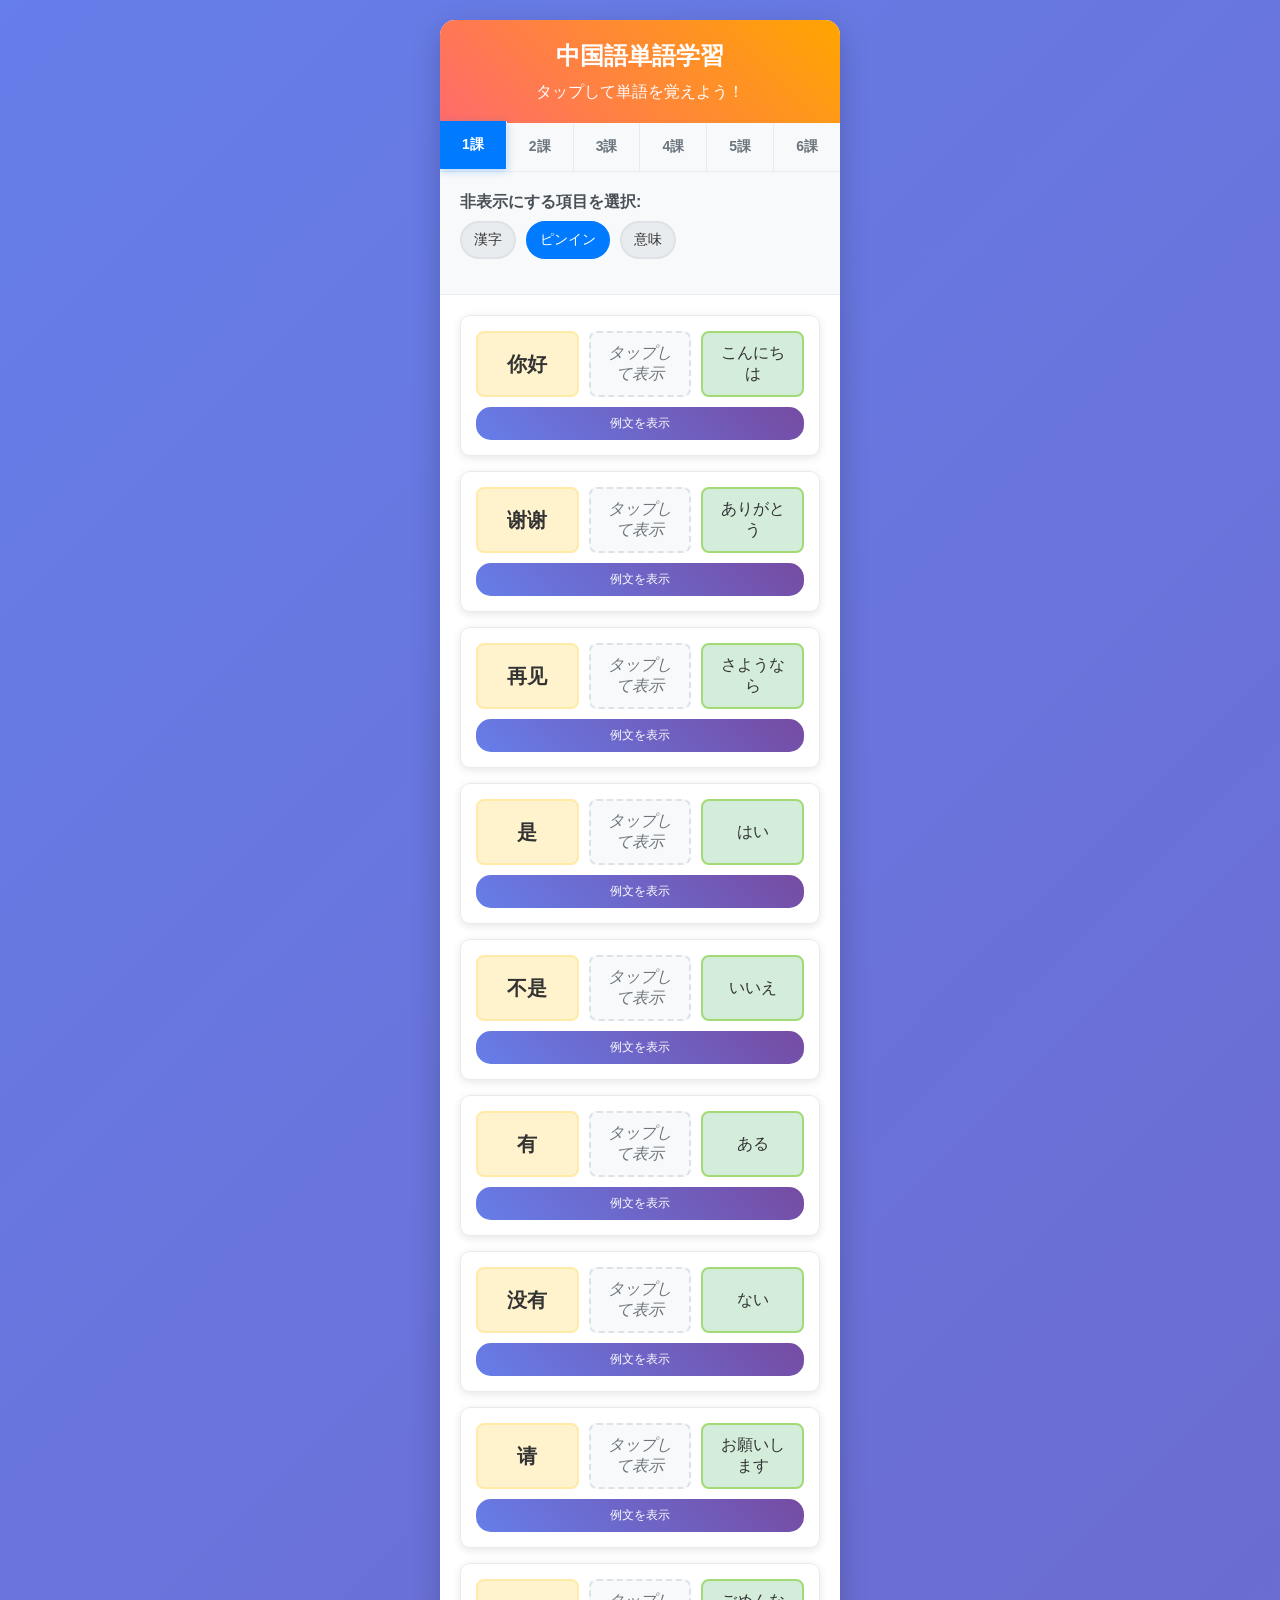
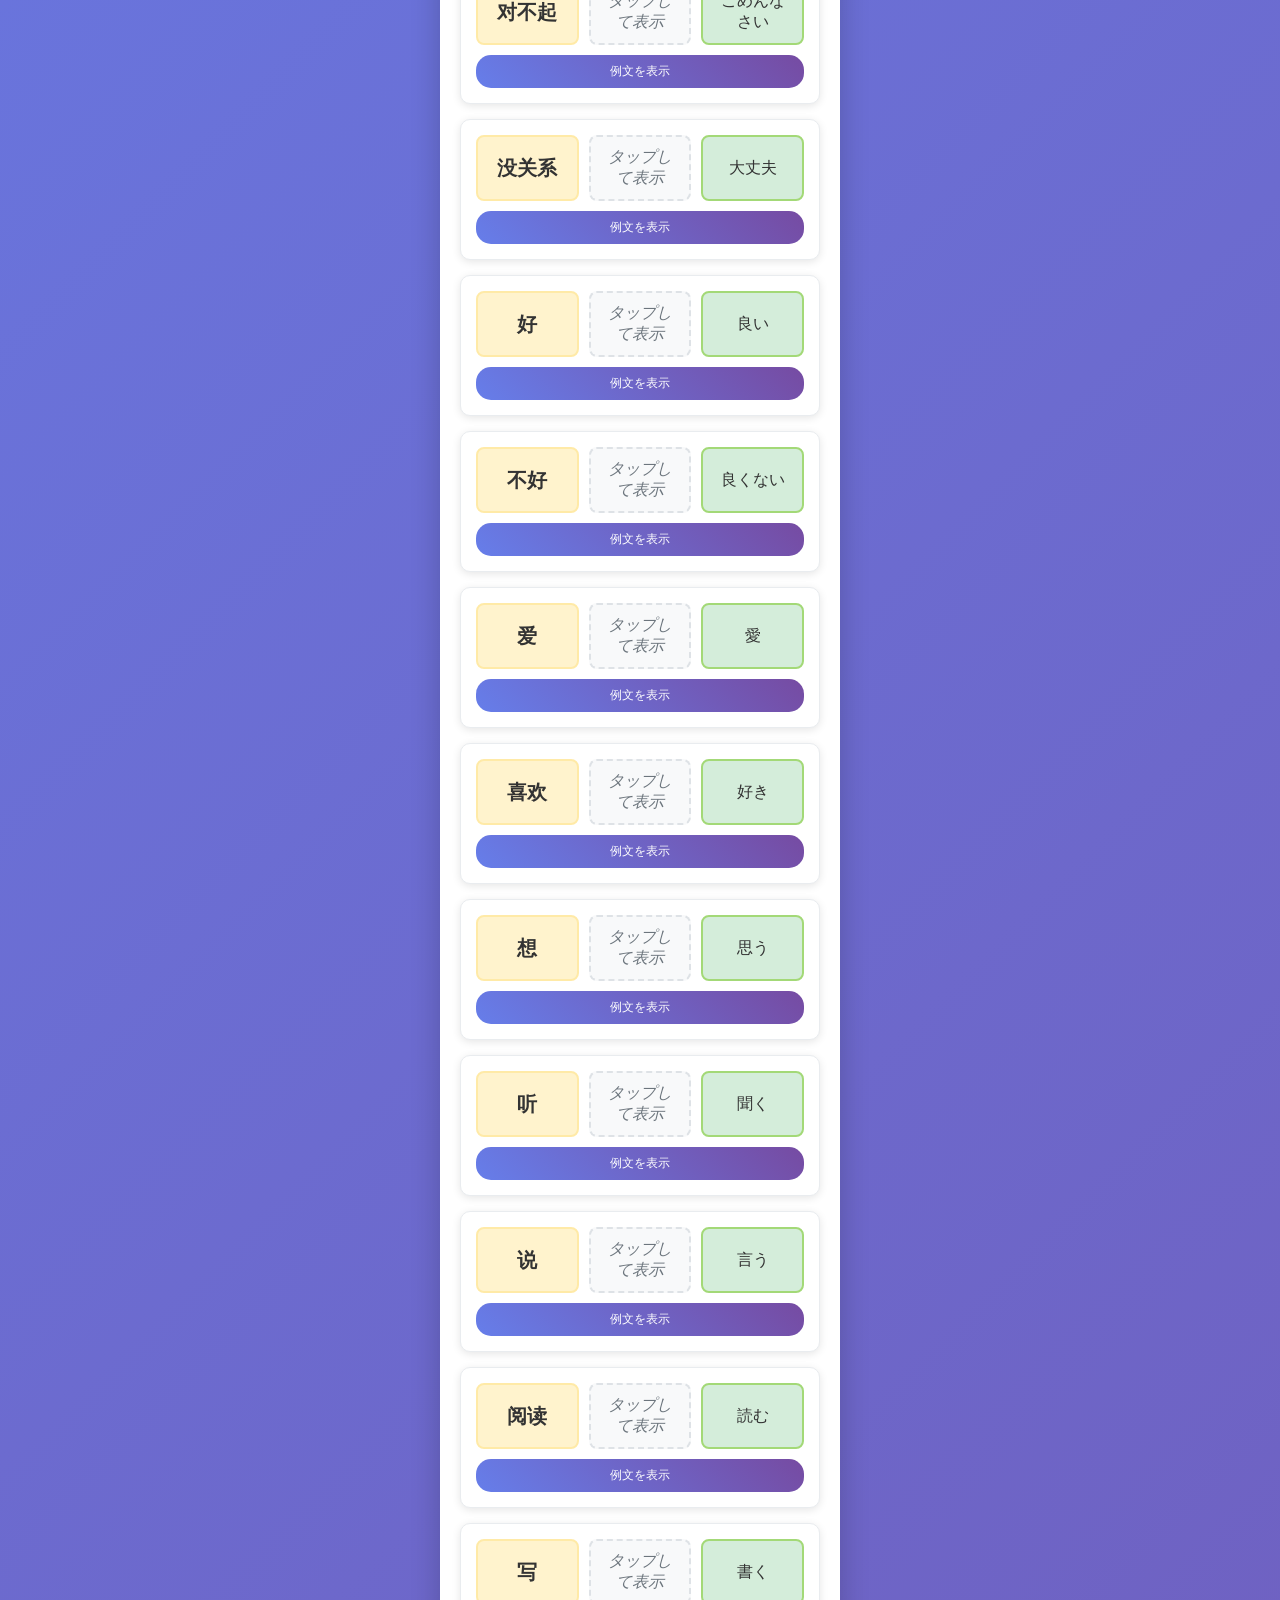
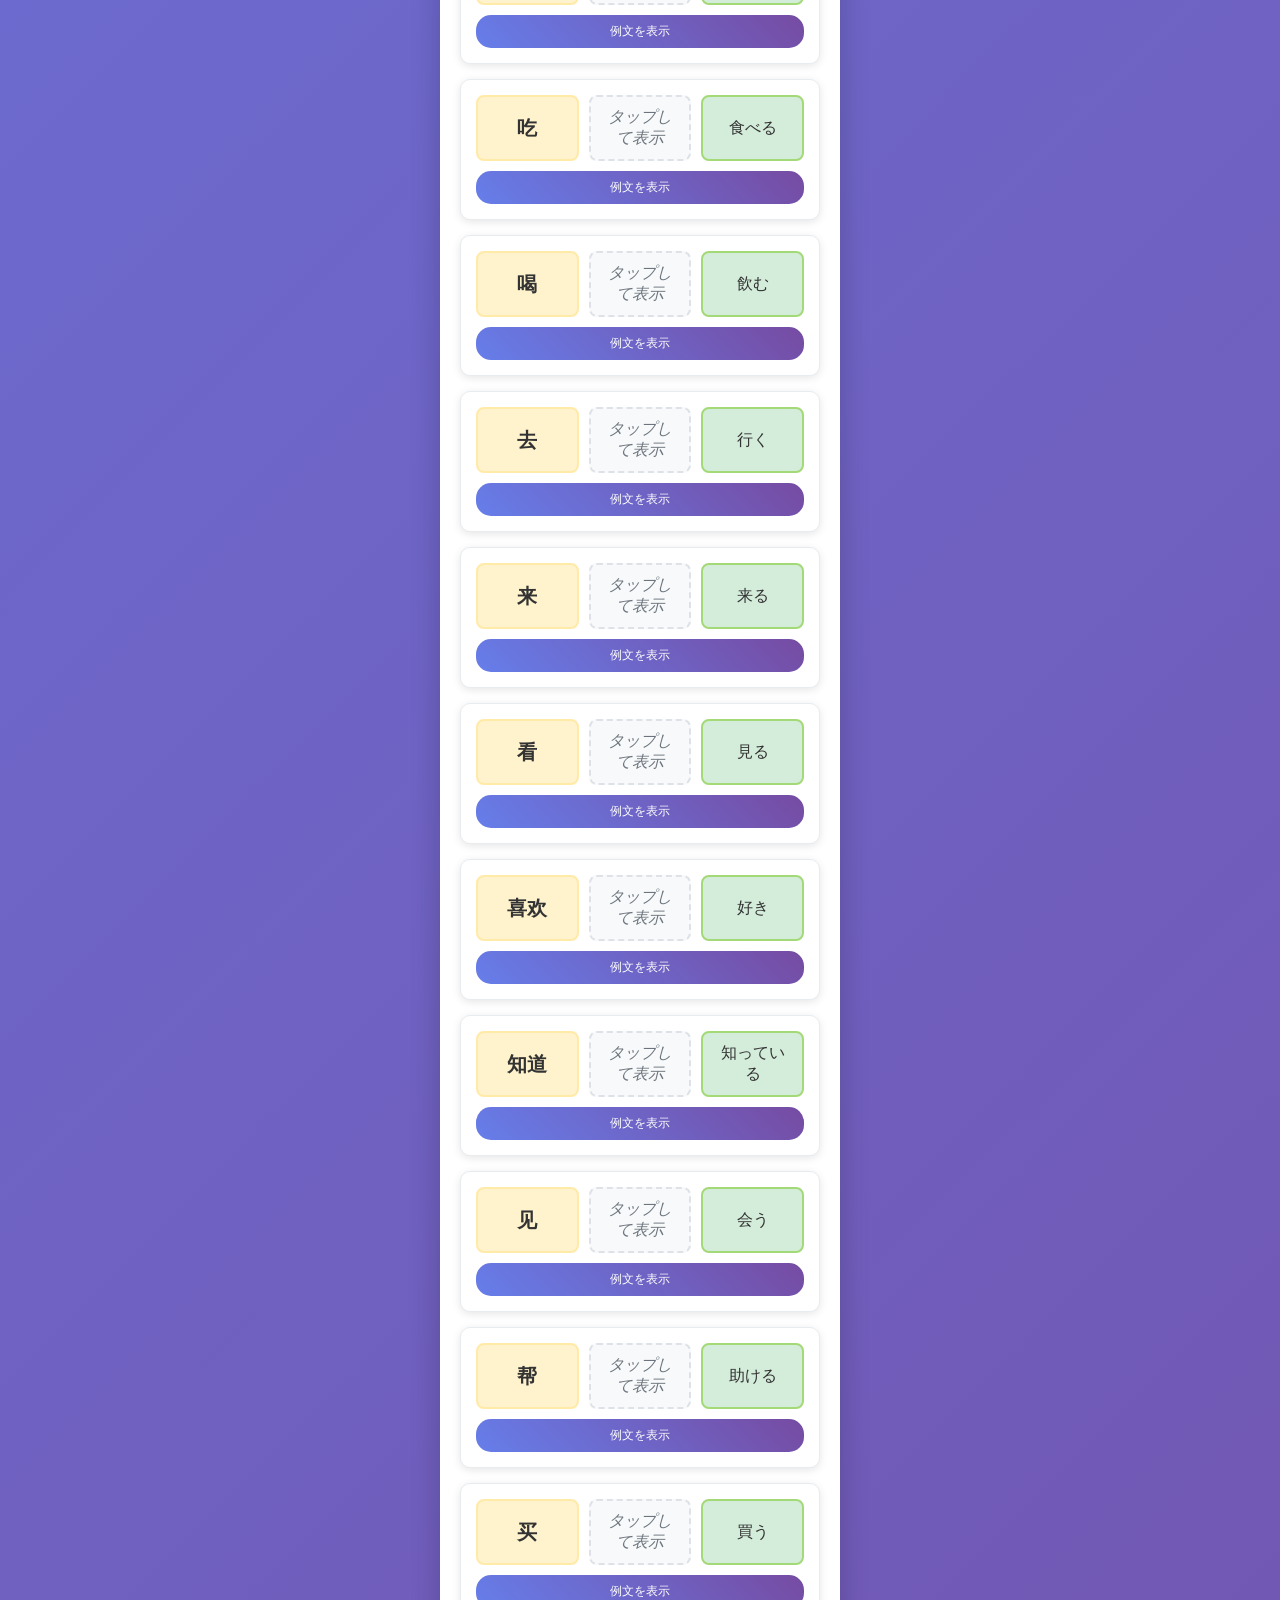
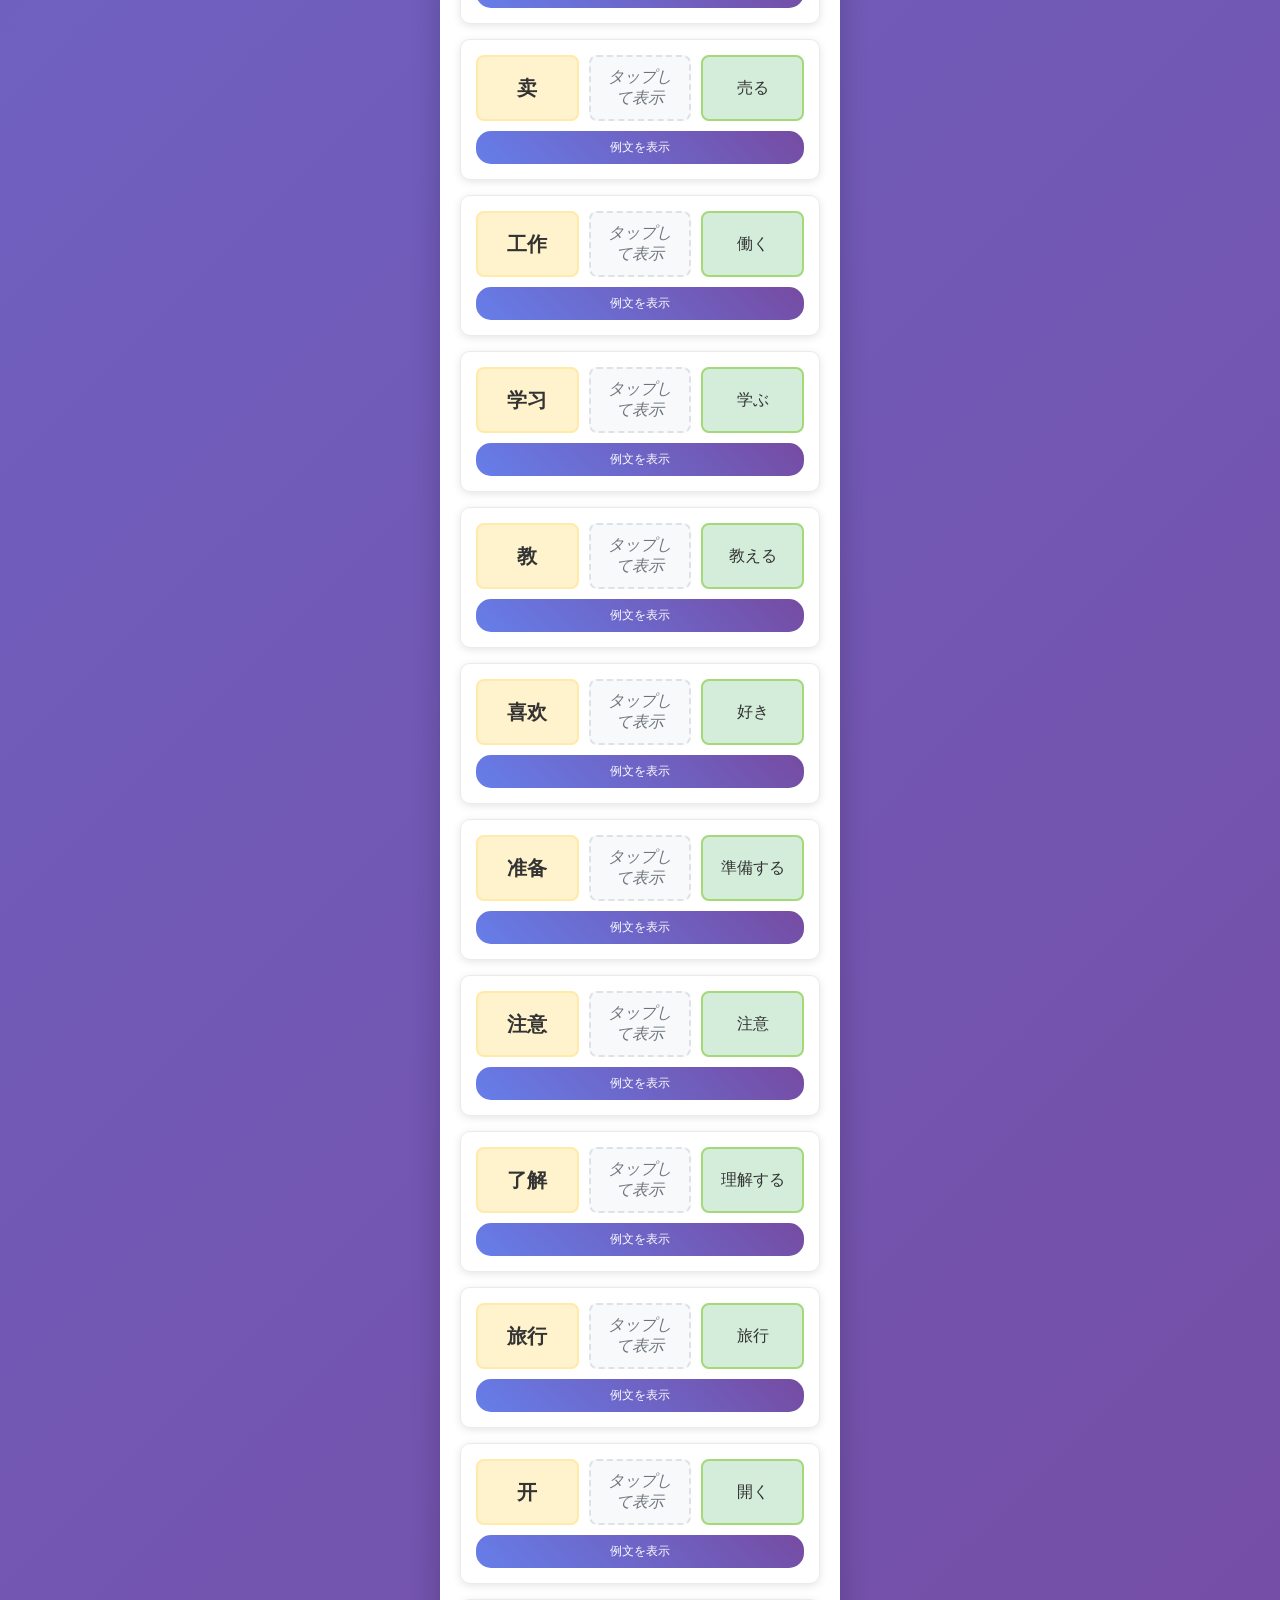
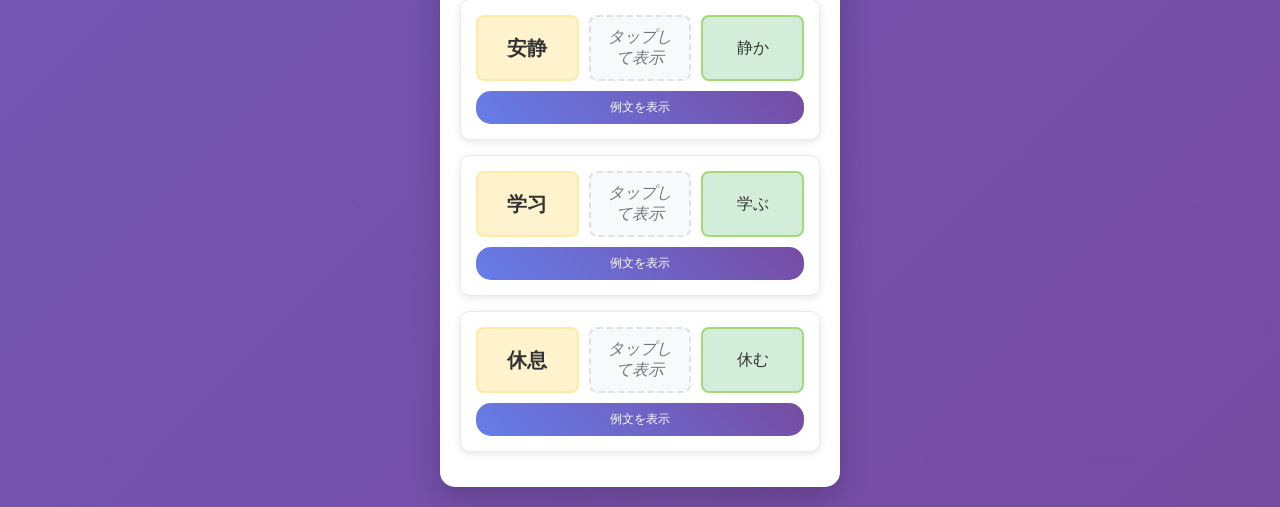
==== commit 0a243afd: "Update index.html" ====
--- a/vocab2/index.html
+++ b/vocab2/index.html
@@ -282,345 +282,39 @@
     </div>
 
     <script>
-        // 単語データ（配列形式：[漢字, ピンイン, 意味, 例文中国語, 例文日本語]）
-        const lessons = {
-            1:[
-                ["第", "dì", "第～", "这是第一课。", "これは第一課です。"],
-                ["课", "kè", "～課", "今天我们学习第一课。", "今日私たちは第一課を学習します。"],
-                ["自我", "zìwǒ", "自己", "自我介绍很重要。", "自己紹介は重要です。"],
-                ["介绍", "jièshào", "紹介", "请允许我介绍一下。", "紹介させてください。"],
-                ["你们", "nǐmen", "あなたたち", "你们好吗？", "あなたたちは元気ですか？"],
-                ["好", "hǎo", "よい", "今天天气很好。", "今日は天気がよいです。"],
-                ["我", "wǒ", "私", "我是学生。", "私は学生です。"],
-                ["姓", "xìng", "姓は～だ", "我姓黄。", "私の姓は黄です。"],
-                ["黄", "Huáng", "黄（姓）", "黄老师很好。", "黄先生はとてもよい方です。"],
-                ["叫", "jiào", "名前は～という、呼ぶ", "我叫丽。", "私の名前は麗といいます。"],
-                ["丽", "Lì", "麗（人名）", "丽是我的名字。", "麗は私の名前です。"],
-                ["是", "shì", "～です", "我是留学生。", "私は留学生です。"],
-                ["留学生", "liúxuéshēng", "留学生", "他是留学生。", "彼は留学生です。"],
-                ["综合", "zōnghé", "総合", "综合政策很重要。", "総合政策は重要です。"],
-                ["政策", "zhèngcè", "政策", "政策很复杂。", "政策は複雑です。"],
-                ["系", "xì", "学部", "我在政策系。", "私は政策学部にいます。"],
-                ["年级", "niánjí", "年生", "我是一年级学生。", "私は一年生です。"],
-                ["的", "de", "名詞に修飾語を付けるときに使う", "我的书。", "私の本。"],
-                ["学生", "xuésheng", "学生", "学生要努力学习。", "学生は一生懸命勉強しなければなりません。"],
-                ["你", "nǐ", "あなた", "你好吗？", "あなたは元気ですか？"],
-                ["天上翔马", "Tiānshàng Xiángmǎ", "天上翔馬", "天上翔马是我的名字。", "天上翔馬は私の名前です。"],
-                ["他", "tā", "彼", "他是老师。", "彼は先生です。"],
-                ["大叔", "dàshū", "おじさん", "那个大叔很好。", "あのおじさんはとてもよい方です。"],
-                ["不", "bù", "～ではない", "我不是老师。", "私は先生ではありません。"],
-                ["山上大树", "Shānshàng Dàshù", "山上大樹", "山上大树是学生。", "山上大樹は学生です。"],
-                ["也", "yě", "～も", "我也是学生。", "私も学生です。"],
-                ["呢", "ne", "～は？", "你呢？", "あなたは？"],
-                ["吗", "ma", "～ですか？", "你好吗？", "あなたは元気ですか？"],
-                ["环境", "huánjìng", "環境", "环境很重要。", "環境は重要です。"],
-                ["信息", "xìnxī", "情報", "这是重要信息。", "これは重要な情報です。"],
-                ["们", "men", "～たち、～ら", "学生们很努力。", "学生たちは一生懸命です。"],
-                ["咱们", "zánmen", "（聞き手を含む）私たち", "咱们一起学习。", "私たちは一緒に勉強しましょう。"],
-                ["您", "nín", "あなた（敬語）", "您好。", "こんにちは（敬語）。"],
-                ["她", "tā", "彼女", "她是老师。", "彼女は先生です。"],
-                ["它", "tā", "それ", "它很重要。", "それは重要です。"],
-                ["谁", "shéi", "誰", "谁是老师？", "誰が先生ですか？"],
-                ["人", "rén", "人", "好人很多。", "よい人がたくさんいます。"],
-                ["老师", "lǎoshī", "先生、教員", "老师很好。", "先生はとてもよい方です。"],
-                ["课本", "kèběn", "教科書", "课本在桌子上。", "教科書は机の上にあります。"],
-                ["班", "bān", "クラス、～便", "我们班很好。", "私たちのクラスはとてもよいです。"],
-                ["同学", "tóngxué", "同級生", "同学们很友好。", "同級生たちはとても親切です。"],
-                ["公司", "gōngsī", "会社", "公司很大。", "会社は大きいです。"],
-                ["职员", "zhíyuán", "職員", "职员很忙。", "職員は忙しいです。"],
-                ["对", "duì", "正しい、その通り", "对，你说得对。", "そうです、あなたの言うとおりです。"],
-                ["钱包", "qiánbāo", "財布", "钱包在哪里？", "財布はどこにありますか？"],
-                ["理工学", "lǐgōngxué", "理工学", "理工学很难。", "理工学は難しいです。"],
-                ["庆应义塾大学", "Qìngyìng yìshú dàxué", "慶應義塾大学", "庆应义塾大学很有名。", "慶應義塾大学はとても有名です。"],
-                ["以后", "yǐhòu", "これから", "以后请多指教。", "これからよろしくお願いします。"],
-                ["请", "qǐng", "どうぞ～してください", "请坐。", "どうぞ座ってください。"],
-                ["多", "duō", "たくさん", "书很多。", "本がたくさんあります。"],
-                ["指教", "zhǐjiào", "指導する", "请多指教。", "どうぞご指導ください。"]
-                ],
-            2:[
-                ["去", "qù", "行く", "我去食堂。", "私は食堂に行きます。"],
-                ["食堂", "shítáng", "食堂", "食堂的饭很好吃。", "食堂のご飯はとても美味しいです。"],
-                ["今天", "jīntiān", "今日", "今天天气很好。", "今日は天気がよいです。"],
-                ["中午", "zhōngwǔ", "昼", "中午我们吃饭。", "昼に私たちは食事をします。"],
-                ["一起", "yìqǐ", "一緒に", "我们一起去吧。", "私たちは一緒に行きましょう。"],
-                ["吃饭", "chīfàn", "食事をする", "你吃饭了吗？", "あなたは食事をしましたか？"],
-                ["吧", "ba", "～しましょう、～でしょう？", "我们去吧。", "私たちは行きましょう。"],
-                ["啊", "a", "感嘆や語気を和らげる役割を果たす", "好啊！", "いいですね！"],
-                ["哪儿", "nǎr", "どこ", "你去哪儿？", "あなたはどこに行きますか？"],
-                ["车站", "chēzhàn", "駅", "车站附近有很多店。", "駅の近くにはたくさんの店があります。"],
-                ["附近", "fùjìn", "近く", "学校附近很方便。", "学校の近くはとても便利です。"],
-                ["有", "yǒu", "ある、いる", "这里有很多人。", "ここにはたくさんの人がいます。"],
-                ["牛排", "niúpái", "ステーキ", "牛排很好吃。", "ステーキはとても美味しいです。"],
-                ["店", "diàn", "店", "这个店很有名。", "この店はとても有名です。"],
-                ["那儿", "nàr", "そこ、あそこ", "那儿有什么？", "そこには何がありますか？"],
-                ["减肥", "jiǎnféi", "ダイエットをする", "我在减肥。", "私はダイエットをしています。"],
-                ["吃", "chī", "食べる", "我吃中国菜。", "私は中国料理を食べます。"],
-                ["学校", "xuéxiào", "学校", "学校很大。", "学校は大きいです。"],
-                ["这儿", "zhèr", "ここ", "这儿很安静。", "ここはとても静かです。"],
-                ["什么", "shénme", "何", "你吃什么？", "あなたは何を食べますか？"],
-                ["好吃", "hǎochī", "（食べて）美味しい", "这个菜很好吃。", "この料理はとても美味しいです。"],
-                ["中国菜", "zhōngguócài", "中国料理", "我喜欢中国菜。", "私は中国料理が好きです。"],
-                ["很", "hěn", "とても", "今天很热。", "今日はとても暑いです。"],
-                ["经常", "jīngcháng", "いつも", "我经常去图书馆。", "私はいつも図書館に行きます。"],
-                ["这个", "zhège", "これ、この", "这个很好。", "これはとてもよいです。"],
-                ["拉面", "lāmiàn", "ラーメン", "拉面很好吃。", "ラーメンはとても美味しいです。"],
-                ["饺子", "jiǎozi", "餃子", "饺子是中国菜。", "餃子は中国料理です。"],
-                ["套餐", "tàocān", "セット", "套餐很便宜。", "セットはとても安いです。"],
-                ["说", "shuō", "言う、話す", "老师说得很好。", "先生はとても上手に話します。"],
-                ["都", "dōu", "すべて、全部", "我们都去。", "私たちは皆行きます。"],
-                ["主食", "zhǔshí", "主食", "米饭是主食。", "ご飯は主食です。"],
-                ["呀", "ya", "感嘆や語気を和らげる役割を果たす", "好呀！", "いいですね！"],
-                ["菜", "cài", "料理", "这个菜很辣。", "この料理はとても辛いです。"],
-                ["这", "zhè", "これ、この", "这是我的书。", "これは私の本です。"],
-                ["些", "xiē", "～ら", "这些书很好。", "これらの本はとてもよいです。"],
-                ["这里", "zhèli", "ここ", "这里很安静。", "ここはとても静かです。"],
-                ["那", "nà", "それ、あれ、その、あの", "那是什么？", "それは何ですか？"],
-                ["那个", "nàge", "それ、あれ、その、あの", "那个人是谁？", "あの人は誰ですか？"],
-                ["那里", "nàli", "そこ", "那里有什么？", "そこには何がありますか？"],
-                ["哪", "nǎ", "どれ、どの", "哪个好？", "どれがよいですか？"],
-                ["哪个", "nǎge", "どれ、どの", "哪个是你的？", "どれがあなたのですか？"],
-                ["哪里", "nǎli", "どこ", "你去哪里？", "あなたはどこに行きますか？"],
-                ["学习", "xuéxí", "学ぶ、勉強する", "我学习汉语。", "私は中国語を勉強します。"],
-                ["汉语", "Hànyǔ", "中国語", "汉语很难。", "中国語は難しいです。"],
-                ["图书馆", "túshūguǎn", "図書館", "图书馆很安静。", "図書館はとても静かです。"],
-                ["有点儿", "yǒudiǎnr", "少し（話者にとってマイナスのニュアンスを含むことがある）", "今天有点儿冷。", "今日は少し寒いです。"],
-                ["非常", "fēicháng", "非常に", "今天非常热。", "今日は非常に暑いです。"],
-                ["特别", "tèbié", "特に", "这个特别好。", "これは特によいです。"],
-                ["三明治", "sānmíngzhì", "サンドウィッチ", "三明治很好吃。", "サンドウィッチはとても美味しいです。"],
-                ["贵", "guì", "高い", "这个很贵。", "これはとても高いです。"],
-                ["不太", "bú tài", "あまり～ない", "不太好。", "あまりよくありません。"],
-                ["教室", "jiàoshì", "教室", "教室很大。", "教室は大きいです。"],
-                ["星巴克", "Xīngbākè", "スターバックス", "星巴克的咖啡很好。", "スターバックスのコーヒーはとてもよいです。"],
-                ["喝", "hē", "飲む", "我喝茶。", "私はお茶を飲みます。"],
-                ["茶", "chá", "お茶", "中国茶很好。", "中国茶はとてもよいです。"],
-                ["不过", "búguò", "ただし、でも", "很好，不过有点儿贵。", "とてもよいですが、少し高いです。"],
-                ["羡慕", "xiànmù", "羨ましい", "我很羡慕你。", "私はあなたがとても羨ましいです。"],
-                ["和", "hé", "～と", "我和你一起去。", "私とあなたは一緒に行きます。"],
-                ["辣", "là", "辛い", "这个菜很辣。", "この料理はとても辛いです。"],
-                ["冰激凌", "bīngjīlíng", "アイスクリーム", "冰激凌很甜。", "アイスクリームはとても甘いです。"],
-                ["杏仁豆腐", "xìngrén dòufu", "杏仁豆腐", "杏仁豆腐很好吃。", "杏仁豆腐はとても美味しいです。"],
-                ["咸", "xián", "塩辛い、しょっぱい", "这个菜很咸。", "この料理はとても塩辛いです。"],
-                ["甜", "tián", "甘い", "这个很甜。", "これはとても甘いです。"]
-                ],
-            3:[
-                ["家", "jiā", "家", "我的家在横滨。", "私の家は横浜にあります。"],
-                ["在", "zài", "ある、いる", "我在家里。", "私は家にいます。"],
-                ["横滨", "Héngbīn", "横浜", "横滨很漂亮。", "横浜はとても美しいです。"],
-                ["宿舍", "sùshè", "寮", "我住在宿舍里。", "私は寮に住んでいます。"],
-                ["和", "hé", "～と", "我和家人一起住。", "私は家族と一緒に住んでいます。"],
-                ["家人", "jiārén", "家族", "我的家人很好。", "私の家族はとてもよいです。"],
-                ["在", "zài", "～で", "我在学校学习。", "私は学校で勉強しています。"],
-                ["外面", "wàimiàn", "外", "外面很冷。", "外はとても寒いです。"],
-                ["租", "zū", "借りる", "我租房子。", "私は家を借りています。"],
-                ["房子", "fángzi", "家、家屋", "这个房子很大。", "この家はとても大きいです。"],
-                ["个", "ge", "～個", "一个苹果。", "一個のリンゴ。"],
-                ["做", "zuò", "作る", "我做饭。", "私は料理を作ります。"],
-                ["打扫", "dǎsǎo", "掃除をする", "我打扫房间。", "私は部屋を掃除します。"],
-                ["房间", "fángjiān", "部屋", "房间很干净。", "部屋はとても清潔です。"],
-                ["洗", "xǐ", "洗う", "我洗衣服。", "私は洋服を洗います。"],
-                ["衣服", "yīfu", "衣服", "这件衣服很漂亮。", "この洋服はとても美しいです。"],
-                ["会", "huì", "～できる（習得）、～だろう（推測）", "我会说中文。", "私は中国語を話すことができます。"],
-                ["真", "zhēn", "本当に", "真好！", "本当によいです！"],
-                ["厉害", "lìhai", "すごい、酷い", "你真厉害！", "あなたは本当にすごいです！"],
-                ["跟", "gēn", "～と", "我跟你一起去。", "私はあなたと一緒に行きます。"],
-                ["别", "bié", "～するな", "别着急。", "急がないでください。"],
-                ["多嘴", "duōzuǐ", "差し出口をはさむ", "别多嘴。", "差し出口をはさまないでください。"],
-                ["问", "wèn", "尋ねる", "我问老师。", "私は先生に尋ねます。"],
-                ["呢", "ne", "～している", "你在做什么呢？", "あなたは何をしていますか？"],
-                ["生活", "shēnghuó", "生活", "生活很快乐。", "生活はとても楽しいです。"],
-                ["兄弟", "xiōngdì", "兄弟", "我有两个兄弟。", "私には二人の兄弟がいます。"],
-                ["姐妹", "jiěmèi", "姉妹", "她有三个姐妹。", "彼女には三人の姉妹がいます。"],
-                ["还", "hái", "また、さらに", "我还要学习。", "私はまた勉強しなければなりません。"],
-                ["只", "zhī", "動物、鳥、虫を数える", "一只猫。", "一匹の猫。"],
-                ["猫", "māo", "猫", "猫很可爱。", "猫はとても可愛いです。"],
-                ["以前", "yǐqián", "以前", "以前我住在东京。", "以前私は東京に住んでいました。"],
-                ["计划", "jìhuà", "計画", "我有一个计划。", "私には計画があります。"],
-                ["生育", "shēngyù", "出産", "计划生育很重要。", "計画出産は重要です。"],
-                ["上", "shàng", "上、前の", "书在桌子上。", "本は机の上にあります。"],
-                ["下", "xià", "下、次の", "下课了。", "授業が終わりました。"],
-                ["前", "qián", "前", "学校前面有公园。", "学校の前に公園があります。"],
-                ["后", "hòu", "後ろ", "房子后面有花园。", "家の後ろに庭があります。"],
-                ["里", "lǐ", "中", "房间里很安静。", "部屋の中はとても静かです。"],
-                ["外", "wài", "外", "外面下雨了。", "外は雨が降っています。"],
-                ["左", "zuǒ", "左", "银行在左边。", "銀行は左側にあります。"],
-                ["右", "yòu", "右", "邮局在右边。", "郵便局は右側にあります。"],
-                ["旁", "páng", "隣", "学校旁边有书店。", "学校の隣に本屋があります。"],
-                ["东", "dōng", "東", "东京在东边。", "東京は東にあります。"],
-                ["南", "nán", "南", "南方很暖和。", "南は暖かいです。"],
-                ["西", "xī", "西", "西边有山。", "西には山があります。"],
-                ["北", "běi", "北", "北方很冷。", "北は寒いです。"],
-                ["地铁", "dìtiě", "地下鉄", "我坐地铁去上班。", "私は地下鉄に乗って通勤します。"],
-                ["办公室", "bàngōngshì", "事務室、研究室", "办公室很安静。", "事務室はとても静かです。"],
-                ["明天", "míngtiān", "明日", "明天去海边。", "明日海辺に行きます。"],
-                ["海边", "hǎibiān", "海辺", "海边很美。", "海辺はとても美しいです。"],
-                ["怕", "pà", "恐れる、心配する", "我怕晒黑。", "私は日焼けを恐れています。"],
-                ["晒黑", "shàihēi", "日に焼ける", "夏天容易晒黑。", "夏は日に焼けやすいです。"],
-                ["熟", "shú", "よく知っている", "我们很熟。", "私たちはとてもよく知っています。"],
-                ["最", "zuì", "最も", "最好的朋友。", "最もよい友だち。"],
-                ["要好", "yàohǎo", "仲良くする", "我们要好。", "私たちは仲良くしています。"],
-                ["朋友", "péngyou", "友だち", "朋友很重要。", "友だちは重要です。"],
-                ["一点儿", "yìdiǎnr", "少し", "一点儿时间。", "少しの時間。"],
-                ["着急", "zháojí", "急いでいる", "别着急。", "急がないでください。"],
-                ["这么", "zhème", "こんなに", "这么好！", "こんなによい！"],
-                ["东西", "dōngxi", "もの", "这个东西很好。", "このものはとてもよいです。"],
-                ["笔", "bǐ", "ペン", "我买了一支笔。", "私はペンを一本買いました。"],
-                ["书", "shū", "本", "书很有趣。", "本はとても面白いです。"],
-                ["狗", "gǒu", "犬", "狗很可爱。", "犬はとても可愛いです。"],
-                ["苹果", "píngguǒ", "リンゴ", "苹果很甜。", "リンゴはとても甘いです。"],
-                ["家具", "jiājù", "家具", "家具很新。", "家具はとても新しいです。"],
-                ["筷子", "kuàizi", "箸", "用筷子吃饭。", "箸を使って食事をします。"],
-                ["餐厅", "cāntīng", "レストラン", "餐厅的菜很好吃。", "レストランの料理はとても美味しいです。"],
-                ["头发", "tóufà", "髪の毛", "头发很长。", "髪の毛はとても長いです。"],
-                ["英语", "Yīngyǔ", "英語", "我学英语。", "私は英語を学びます。"],
-                ["法语", "Fǎyǔ", "フランス語", "法语很难。", "フランス語は難しいです。"],
-                ["长野", "Chángyě", "長野", "长野很美。", "長野はとても美しいです。"],
-                ["寂寞", "jìmò", "寂しい", "一个人很寂寞。", "一人でいるととても寂しいです。"]
-                ],
-            4:[
-                ["打工", "dǎgōng", "アルバイトをする", "我在餐厅打工。", "私はレストランでアルバイトをしています。"],
-                ["要", "yào", "かかる、要する", "从家到公司要一个小时。", "家から会社まで1時間かかります。"],
-                ["多长", "duōcháng", "どれくらい長い", "这条路有多长？", "この道はどれくらい長いですか？"],
-                ["时间", "shíjiān", "時間", "你有时间吗？", "時間ありますか？"],
-                ["从", "cóng", "～から", "我从北京来。", "私は北京から来ました。"],
-                ["下午", "xiàwǔ", "午後", "我们下午去看电影吧。", "午後に映画を見に行きましょう。"],
-                ["到", "dào", "～まで", "工作到晚上六点。", "仕事は夜6時までです。"],
-                ["晚上", "wǎnshang", "夜", "晚上我想看书。", "夜に本を読みたいです。"],
-                ["大概", "dàgài", "大体", "他大概三十岁。", "彼はだいたい30歳です。"],
-                ["小时", "xiǎoshí", "～時間", "我们学了两个小时。", "私たちは2時間勉強しました。"],
-                ["左右", "zuǒyòu", "～くらい", "要花五十元左右。", "50元くらいかかります。"],
-                ["那", "nà", "それでは、じゃあ", "那我们走吧。", "じゃあ、行きましょう。"],
-                ["巧", "qiǎo", "都合が良い", "你也来这儿，真巧！", "君もここに来てたの？本当に偶然だね！"],
-                ["天", "tiān", "～日", "我三天后回家。", "私は3日後に帰ります。"],
-                ["想", "xiǎng", "～したい", "我想吃拉面。", "ラーメンが食べたいです。"],
-                ["参加", "cānjiā", "参加する", "他参加了比赛。", "彼は試合に参加しました。"],
-                ["国际", "guójì", "国際", "这是一个国际会议。", "これは国際会議です。"],
-                ["交流", "jiāoliú", "交流（する）", "我们常常交流文化。", "私たちはよく文化交流をします。"],
-                ["俱乐部", "jùlèbù", "クラブ", "我加入了足球俱乐部。", "私はサッカークラブに入りました。"],
-                ["活动", "huódòng", "活動", "这个活动很有趣。", "このイベントはとても面白いです。"],
-                ["背后", "bèihòu", "背後", "他在我背后说话。", "彼は私の背後で話しています。"],
-                ["坏话", "huàihuà", "悪口", "不要说别人的坏话。", "他人の悪口を言わないでください。"],
-                ["哎呀", "āiyā", "あれ、まあ、おや", "哎呀，我忘了带钱包！", "あれ、財布を忘れた！"],
-                ["冤枉", "yuānwàng", "無実の罪を着せる", "他是被冤枉的。", "彼は無実の罪を着せられました。"],
-                ["周", "zhōu", "週", "我每周都去游泳。", "私は毎週泳ぎに行きます。"],
-                ["没问题", "méi wèntí", "大丈夫", "放心，没问题。", "安心して、大丈夫です。"],
-                ["中华街", "zhōnghuájiē", "中華街", "我们去中华街吃饭吧。", "中華街に食べに行こう。"],
-                ["知道", "zhīdao", "知っている", "你知道这个人吗？", "この人を知っていますか？"],
-                ["四川", "Sìchuān", "四川省", "四川菜很辣。", "四川料理はとても辛いです。"],
-                ["正宗", "zhèngzōng", "本場の", "这是正宗的四川火锅。", "これは本場の四川火鍋です。"],
-                ["自行车", "zìxíngchē", "自転車", "我每天骑自行车上学。", "私は毎日自転車で通学しています。"]
-                ],
-            5:[
-                ["对", "duì", "～について", "我对历史很感兴趣。", "私は歴史にとても興味があります。"],
-                ["世界", "shìjiè", "世界", "世界很大，也很精彩。", "世界は広く、素晴らしいです。"],
-                ["遗产", "yíchǎn", "遺産", "长城是中国的重要文化遗产。", "万里の長城は中国の重要な文化遺産です。"],
-                ["感兴趣", "gǎnxìngqu", "興味がある", "他对中国文化很感兴趣。", "彼は中国文化にとても興味があります。"],
-                ["脸书", "Liǎnshū", "Facebook", "我在脸书上看到你的照片了。", "Facebookであなたの写真を見ました。"],
-                ["照片", "zhàopiàn", "写真", "她给我看了一些旅游的照片。", "彼女は旅行の写真を見せてくれました。"],
-                ["拍", "pāi", "撮る", "我们在清水寺拍了很多照片。", "私たちは清水寺でたくさん写真を撮りました。"],
-                ["得", "de", "補語構造を作る助詞", "他说得很好。", "彼はとても上手に話しました。"],
-                ["清水寺", "Qīngshuǐsì", "清水寺", "清水寺是京都有名的景点。", "清水寺は京都の有名な観光地です。"],
-                ["二条城", "Èrtiáochéng", "二条城", "我们参观了二条城。", "私たちは二条城を見学しました。"],
-                ["好", "hǎo", "とても", "这部电影好精彩。", "この映画はとても素晴らしいです。"],
-                ["气派", "qìpai", "立派である", "这座建筑非常气派。", "この建物はとても立派です。"],
-                ["京都", "Jīngdū", "京都", "我去年去了京都旅行。", "私は去年京都に旅行しました。"],
-                ["旅游", "lǚyóu", "旅行する", "我们暑假去日本旅游。", "私たちは夏休みに日本へ旅行に行きます。"],
-                ["了", "le", "～になった", "我学中文两年了。", "私は中国語を2年間勉強しています。"],
-                ["暑假", "shǔjià", "夏休み", "暑假我打算去海边。", "夏休みに海へ行くつもりです。"],
-                ["回国", "huí guó", "帰国する", "他明天回国。", "彼は明日帰国します。"],
-                ["带", "dài", "連れる、持つ", "我带朋友去东京玩。", "友達を連れて東京に行きます。"],
-                ["逛", "guàng", "ぶらぶらする", "我喜欢逛街。", "私は街をぶらぶらするのが好きです。"],
-                ["在", "zài", "～している", "我在写作业。", "私は宿題をしています。"],
-                ["聊", "liáo", "おしゃべりをする", "我们在咖啡馆聊天。", "私たちはカフェでおしゃべりしています。"],
-                ["开心", "kāixīn", "楽しい", "和朋友在一起很开心。", "友達と一緒にいるととても楽しいです。"],
-                ["打算", "dǎsuàn", "～するつもりだ", "我打算暑假去中国。", "私は夏休みに中国へ行くつもりです。"],
-                ["能", "néng", "～できる", "我能说一点儿中文。", "私は少し中国語が話せます。"],
-                ["错过", "cuòguò", "逃す", "我不想错过这次机会。", "このチャンスを逃したくありません。"],
-                ["机会", "jīhuì", "機会", "这次是个很好的机会。", "今回はとても良いチャンスです。"],
-                ["就", "jiù", "強調、すぐに", "他一到家就睡觉了。", "彼は家に着くとすぐ寝ました。"],
-                ["订", "dìng", "予約する", "我已经订了机票。", "私はすでに飛行機のチケットを予約しました。"],
-                ["机票", "jīpiào", "飛行機チケット", "你买机票了吗？", "飛行機のチケットを買いましたか？"],
-                ["王羲之", "Wáng Xīzhī", "王羲之", "王羲之是著名的书法家。", "王羲之は有名な書道家です。"],
-                ["字", "zì", "字", "他的字写得很好看。", "彼の字はとてもきれいです。"],
-                ["开车", "kāichē", "車を運転する", "我每天自己开车上班。", "私は毎日車で通勤しています。"],
-                ["年纪", "niánjì", "年齢", "她的年纪不小了。", "彼女はもう若くありません。"],
-                ["秘密", "mìmì", "秘密", "这是个小秘密。", "これはちょっとした秘密です。"],
-                ["事儿", "shìr", "事", "你有什么事儿？", "何かあったの？"],
-                ["三国演义", "Sānguó yǎnyì", "三国演義", "我在读《三国演义》。", "私は『三国演義』を読んでいます。"],
-                ["问题", "wèntí", "問題", "这个问题很难。", "この問題は難しいです。"],
-                ["想", "xiǎng", "考える", "让我想一想。", "ちょっと考えさせてください。"],
-                ["自由女神像", "Zìyóu nǚshén xiàng", "自由の女神像", "我想去看自由女神像。", "私は自由の女神像を見に行きたいです。"]
-                ],
-            6: [
-                ["各地", "gèdì", "各地", "这个节日在中国各地都很受欢迎。", "この祭りは中国各地で人気があります。"],
-                ["文化", "wénhuà", "文化", "我喜欢学习不同国家的文化。", "私はさまざまな国の文化を学ぶのが好きです。"],
-                ["差异", "chāyì", "違い", "东西方文化有很大的差异。", "東洋と西洋の文化には大きな違いがあります。"],
-                ["比", "bǐ", "～より", "今天比昨天冷。", "今日は昨日より寒いです。"],
-                ["还", "hái", "まだ", "他还没来。", "彼はまだ来ていません。"],
-                ["因为", "yīnwèi", "なぜなら", "我没去，因为下雨了。", "雨が降ったので行きませんでした。"],
-                ["觉得", "juéde", "思う", "我觉得这本书很有意思。", "この本は面白いと思います。"],
-                ["定", "dìng", "決める", "我们还没定去哪儿。", "私たちはまだどこに行くか決めていません。"],
-                ["地方", "dìfang", "場所", "这个地方真漂亮。", "この場所は本当にきれいです。"],
-                ["先", "xiān", "まず", "我们先吃饭，然后看电影。", "まずご飯を食べて、それから映画を見ましょう。"],
-                ["北京", "Běijīng", "北京", "我去年去过北京。", "私は去年北京に行きました。"],
-                ["然后", "ránhòu", "その後", "我下了课，然后去超市买东西。", "授業が終わったあと、スーパーに買い物に行きました。"],
-                ["最后", "zuìhòu", "最後", "最后他还是来了。", "結局彼は来ました。"],
-                ["上海", "Shànghǎi", "上海", "上海是一个现代化的大城市。", "上海は近代的な大都市です。"],
-                ["飞机", "fēijī", "飛行機", "我坐飞机去上海。", "私は飛行機で上海へ行きます。"],
-                ["回", "huí", "帰る", "他晚上八点回家。", "彼は夜8時に家に帰ります。"],
-                ["太……了", "tài……le", "～すぎる", "这个菜太辣了。", "この料理は辛すぎます。"],
-                ["双手", "shuāngshǒu", "両手", "他用双手捧着礼物。", "彼は両手でプレゼントを抱えていました。"],
-                ["赞成", "zànchéng", "賛成する", "我完全赞成你的想法。", "私はあなたの考えに完全に賛成です。"],
-                ["欸", "éi", "あれ", "欸？你怎么来了？", "あれ？君どうして来たの？"],
-                ["离", "lí", "～まで", "学校离我家不远。", "学校は家から遠くありません。"],
-                ["多远", "duōyuǎn", "どれくらい遠い", "从这里到机场有多远？", "ここから空港までどれくらい遠いですか？"],
-                ["基本", "jīběn", "基本的である", "这是学习中文的基本知识。", "これは中国語学習の基本知識です。"],
-                ["常识", "chángshí", "常識", "你说的是常识问题。", "あなたの言うことは常識の範囲です。"],
-                ["机场", "jīchǎng", "空港", "我们早上七点去机场。", "私たちは朝7時に空港へ行きます。"],
-                ["见面", "jiànmiàn", "会う", "我们明天见面吧。", "明日会いましょう。"],
-                ["嘞", "lei", "断定の語気（文末助詞）", "他去学校嘞。", "彼は学校へ行きましたよ。"],
-                ["不见不散", "bú jiàn bú sàn", "必ず会う", "我们在咖啡馆见，不见不散！", "カフェで会おう、必ずね！"],
-                ["数学", "shùxué", "数学", "我最喜欢的科目是数学。", "私が一番好きな科目は数学です。"],
-                ["作业", "zuòyè", "宿題", "今天的作业很多。", "今日の宿題は多いです。"],
-                ["午饭", "wǔfàn", "昼食", "我们一起吃午饭吧。", "一緒にお昼を食べましょう。"],
-                ["后", "hòu", "～の後", "吃饭后我们去散步。", "食事の後に散歩に行きましょう。"],
-                ["篮球", "lánqiú", "バスケットボール", "他喜欢打篮球。", "彼はバスケットボールが好きです。"],
-                ["比赛", "bǐsài", "試合", "今天有一场篮球比赛。", "今日はバスケットの試合があります。"],
-                ["读", "dú", "進学する", "他在北京大学读硕士。", "彼は北京大学で修士課程を勉強しています。"],
-                ["硕士", "shuòshì", "修士", "我想读硕士。", "私は修士課程に進学したいです。"],
-                ["博士", "bóshì", "博士", "他是历史学博士。", "彼は歴史学の博士です。"],
-                ["好人", "hǎorén", "良い人", "他真是个好人。", "彼は本当に良い人です。"],
-                ["历史", "lìshǐ", "歴史", "我对中国历史很感兴趣。", "私は中国の歴史にとても興味があります。"],
-                ["有意思", "yǒu yìsi", "面白い", "这个故事很有意思。", "この話はとても面白いです。"],
-                ["男朋友", "nán péngyou", "彼氏", "她有一个很帅的男朋友。", "彼女にはとてもハンサムな彼氏がいます。"],
-                ["名牌儿", "míngpáir", "ブランド", "她喜欢买名牌儿包。", "彼女はブランドのバッグを買うのが好きです。"],
-                ["手提包", "shǒutíbāo", "ハンドバッグ", "这个手提包是新买的。", "このハンドバッグは新しく買ったものです。"],
-                ["坚持", "jiānchí", "堅持する", "只要坚持，就会成功。", "諦めずに続ければきっと成功します。"],
-                ["一会儿", "yíhuìr", "しばらくの間", "请等我一会儿。", "ちょっと待ってください。"],
-                ["天气", "tiānqì", "天気", "今天的天气很好。", "今日は天気が良いです。"],
-                ["昨天", "zuótiān", "昨日", "昨天我去了博物馆。", "昨日私は博物館に行きました。"],
-                ["学", "xué", "学ぶ", "我学中文学了一年了。", "私は中国語を1年間勉強しています。"],
-                ["待", "dāi", "滞在する", "我在日本待了两年。", "私は日本に2年間滞在しました。"],
-                ["轻井泽", "Qīngjǐngzé", "軽井沢", "暑假我们去轻井泽避暑。", "夏休みに軽井沢に避暑に行きました。"],
-                ["车", "chē", "車", "他有一辆新车。", "彼は新しい車を持っています。"],
-                ["体验", "tǐyàn", "体験する", "我想体验日本文化。", "日本文化を体験してみたいです。"],
-                ["拥有", "yōngyǒu", "持っている", "他拥有丰富的经验。", "彼は豊富な経験を持っています。"],
-                ["悠久", "yōujiǔ", "悠久の", "中国有着悠久的历史。", "中国は悠久の歴史を持っています。"],
-                ["多样性", "duōyàngxìng", "多様性", "这个国家有文化多样性。", "この国には文化の多様性があります。"],
-                ["国家", "guójiā", "国家、国", "我来自一个小国家。", "私は小さな国から来ました。"],
-                ["幸运", "xìngyùn", "幸運である", "我很幸运能遇见你。", "あなたに出会えてとても幸運です。"],
-                ["期待", "qīdài", "楽しみである", "我很期待这次旅行。", "今回の旅行がとても楽しみです。"],
-                ["旅行", "lǚxíng", "旅行、旅行する", "我喜欢一个人旅行。", "私は一人旅が好きです。"]
-                ]
-        };
+        // 単語データキャッシュ（JSONファイルから動的に読み込む）
+        const lessonsCache = {};
+
+        // JSONデータをword配列形式に変換する関数
+        function convertJsonToWordArray(jsonData) {
+            return jsonData.map(item => [
+                item.hanzi,
+                item.pinyin,
+                item.ja,
+                item.juzi_ja,
+                item.juzi_ch
+            ]);
+        }
+
+        // JSONファイルから課データを読み込む
+        async function fetchLesson(lesson) {
+            if (lessonsCache[lesson]) {
+                return lessonsCache[lesson];
+            }
+            const response = await fetch(`data/lesson${lesson}.json`);
+            const json = await response.json();
+            lessonsCache[lesson] = convertJsonToWordArray(json);
+            return lessonsCache[lesson];
+        }
 
         let currentLesson = 1;
         let hiddenFields = ['pinyin']; // デフォルトでピンインを非表示
 
         // 初期化
-        function init() {
+        async function init() {
             setupLessonTabs();
             setupControls();
-            loadLesson(currentLesson);
+            await loadLesson(currentLesson);
         }
 
         // 課タブの設定
@@ -634,7 +328,7 @@
         }
 
         // 課の切り替え
-        function switchLesson(lesson) {
+        async function switchLesson(lesson) {
             // アクティブタブの更新
             document.querySelectorAll('.lesson-tab').forEach(tab => {
                 tab.classList.remove('active');
@@ -642,12 +336,14 @@
             document.querySelector(`[data-lesson="${lesson}"]`).classList.add('active');
 
             currentLesson = lesson;
-            loadLesson(lesson);
+            await loadLesson(lesson);
         }
 
         // 課の読み込み
-        function loadLesson(lesson) {
-            const words = lessons[lesson];
+        async function loadLesson(lesson) {
+            const wordList = document.getElementById('wordList');
+            wordList.innerHTML = '<p style="text-align:center;padding:20px;color:#999;">読み込み中...</p>';
+            const words = await fetchLesson(lesson);
             renderWords(words);
         }
 
@@ -712,7 +408,7 @@
                         hiddenFields.push(field);
                     }
                     
-                    loadLesson(currentLesson);
+                    loadLesson(currentLesson);  // async だが await 不要（fire-and-forget）
                 });
             });
         }
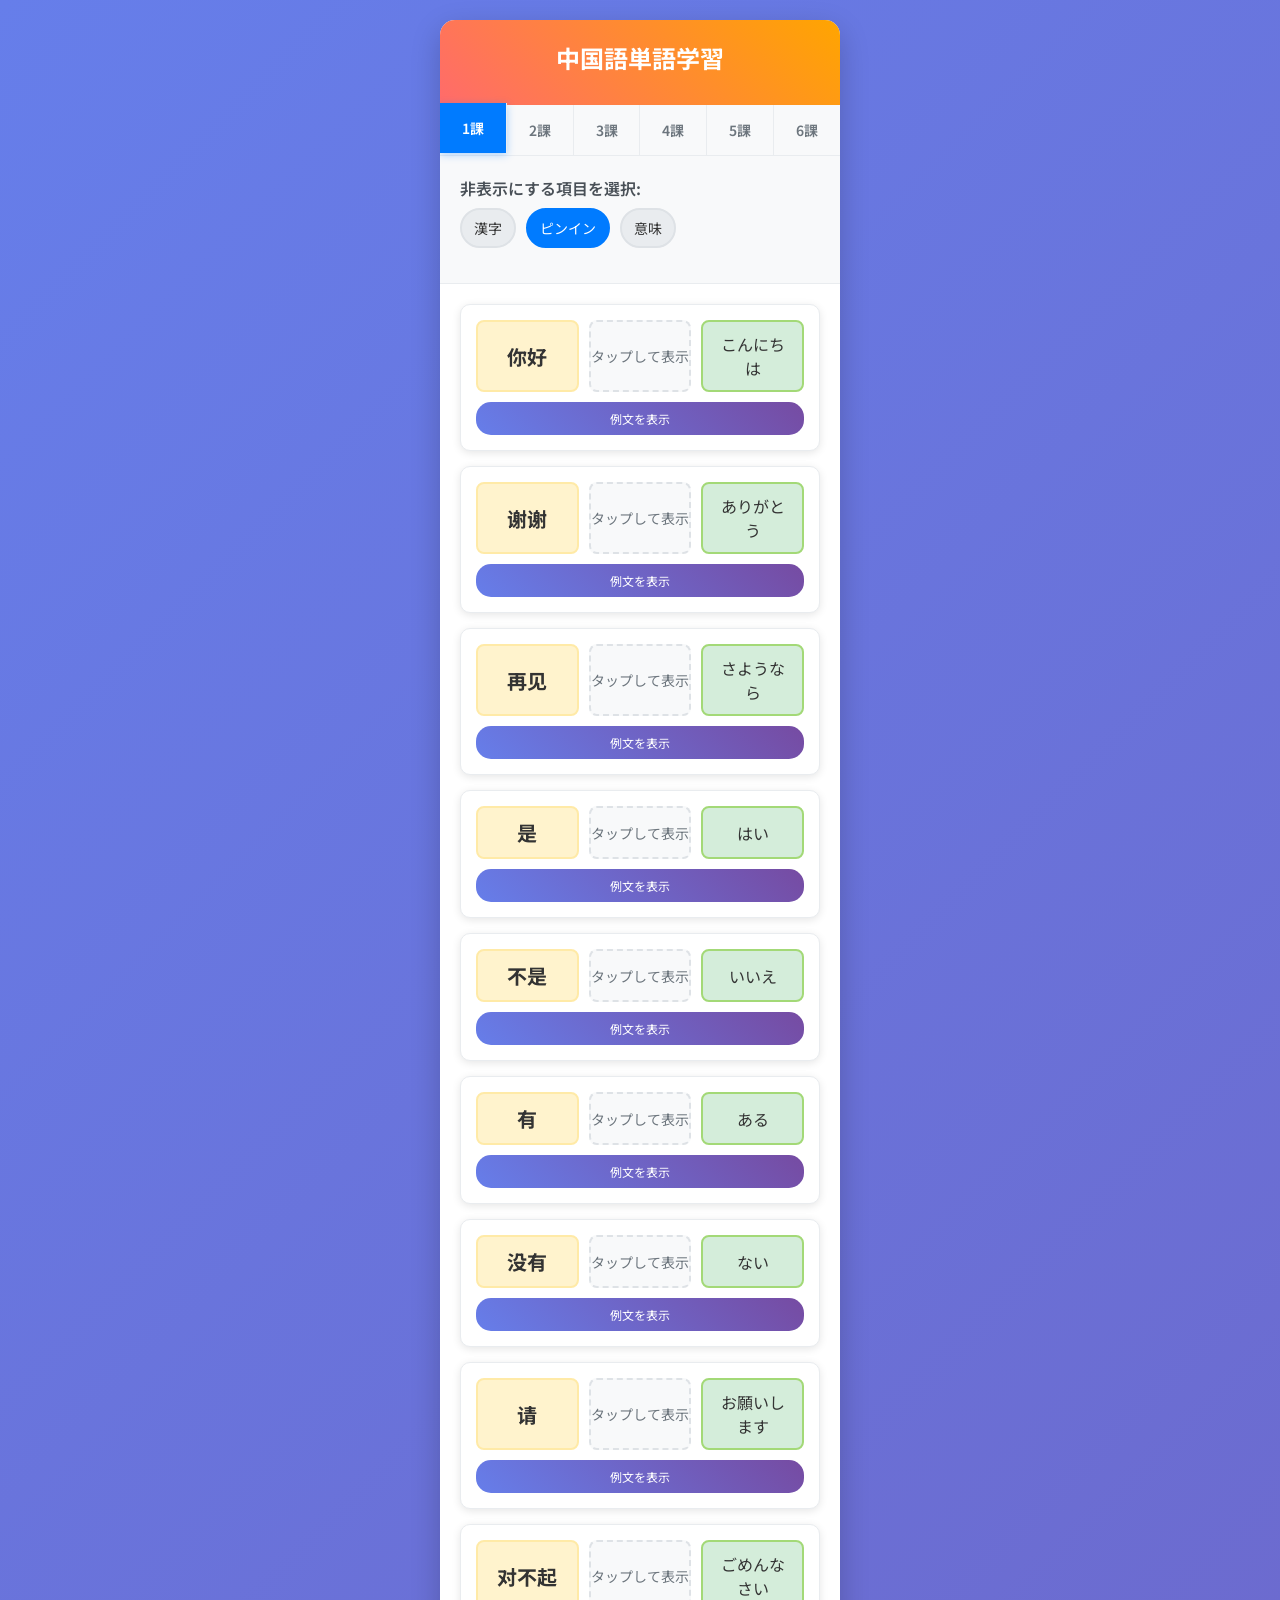
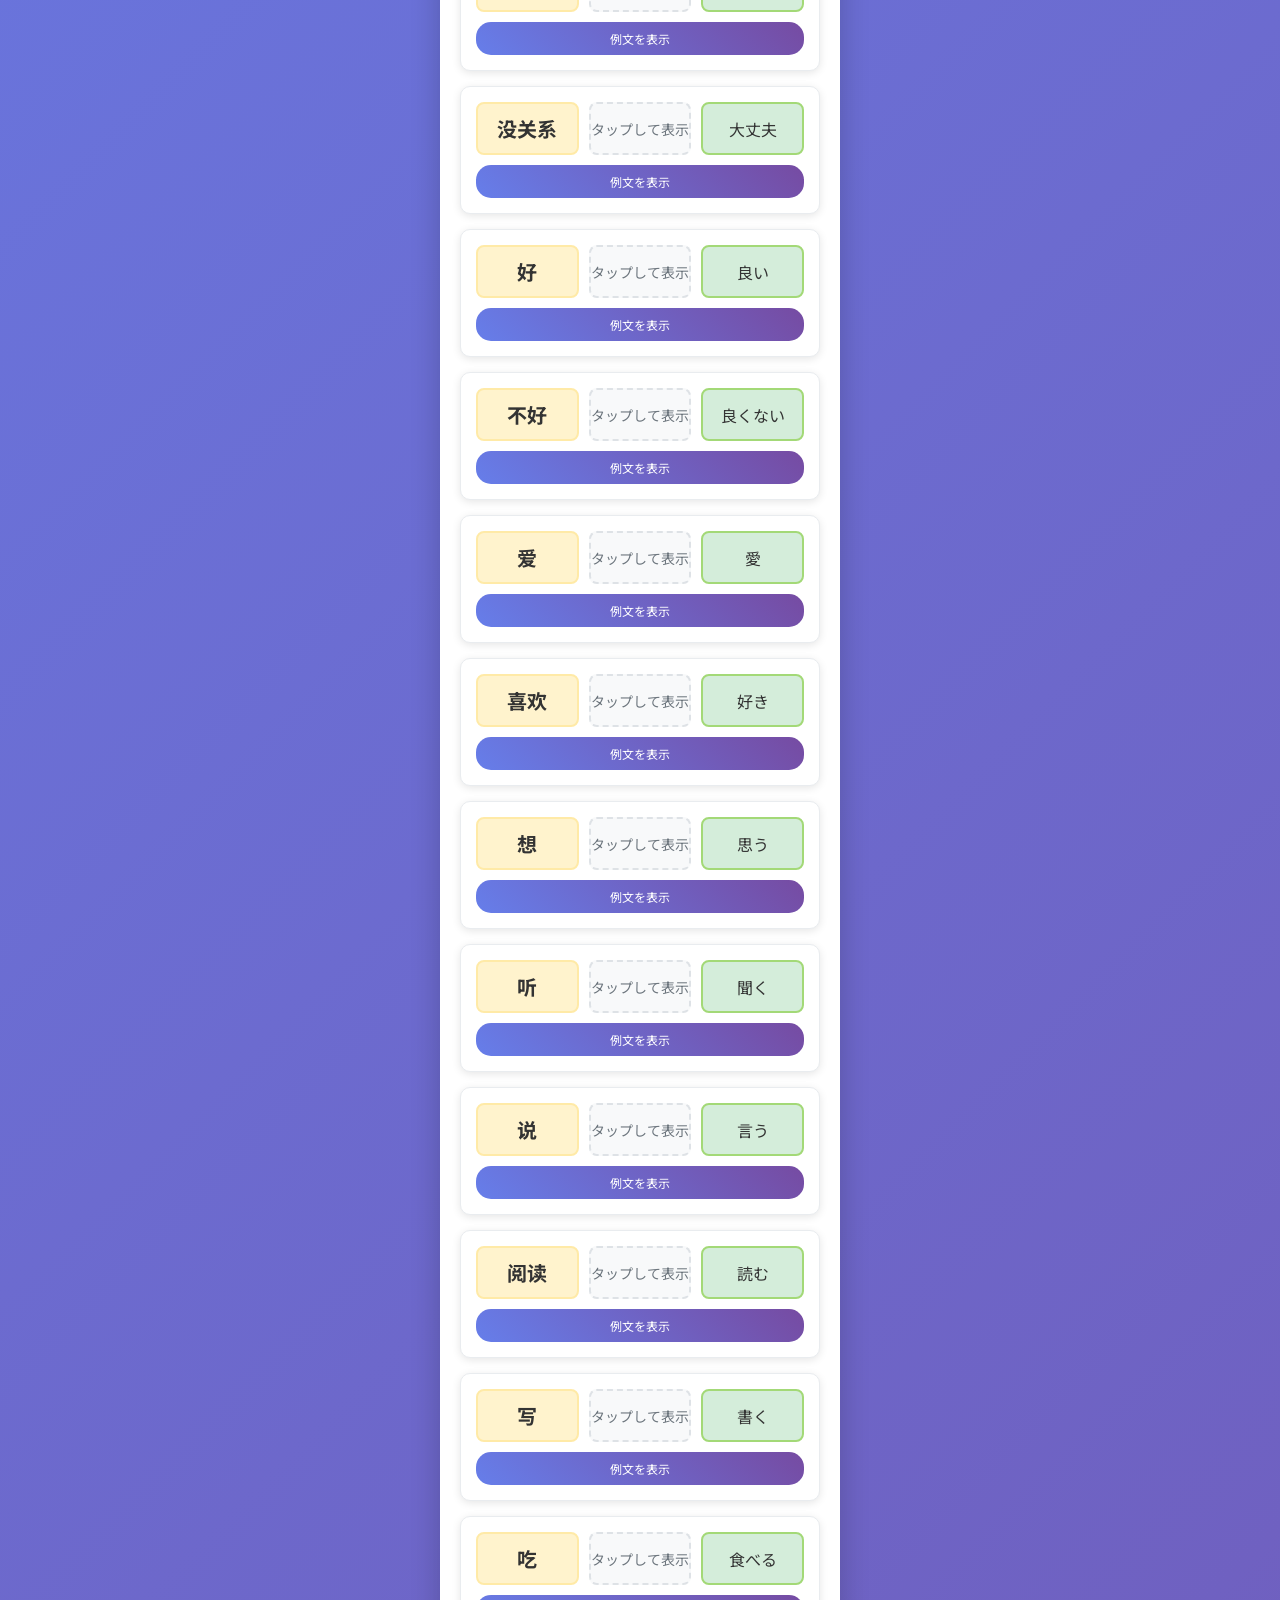
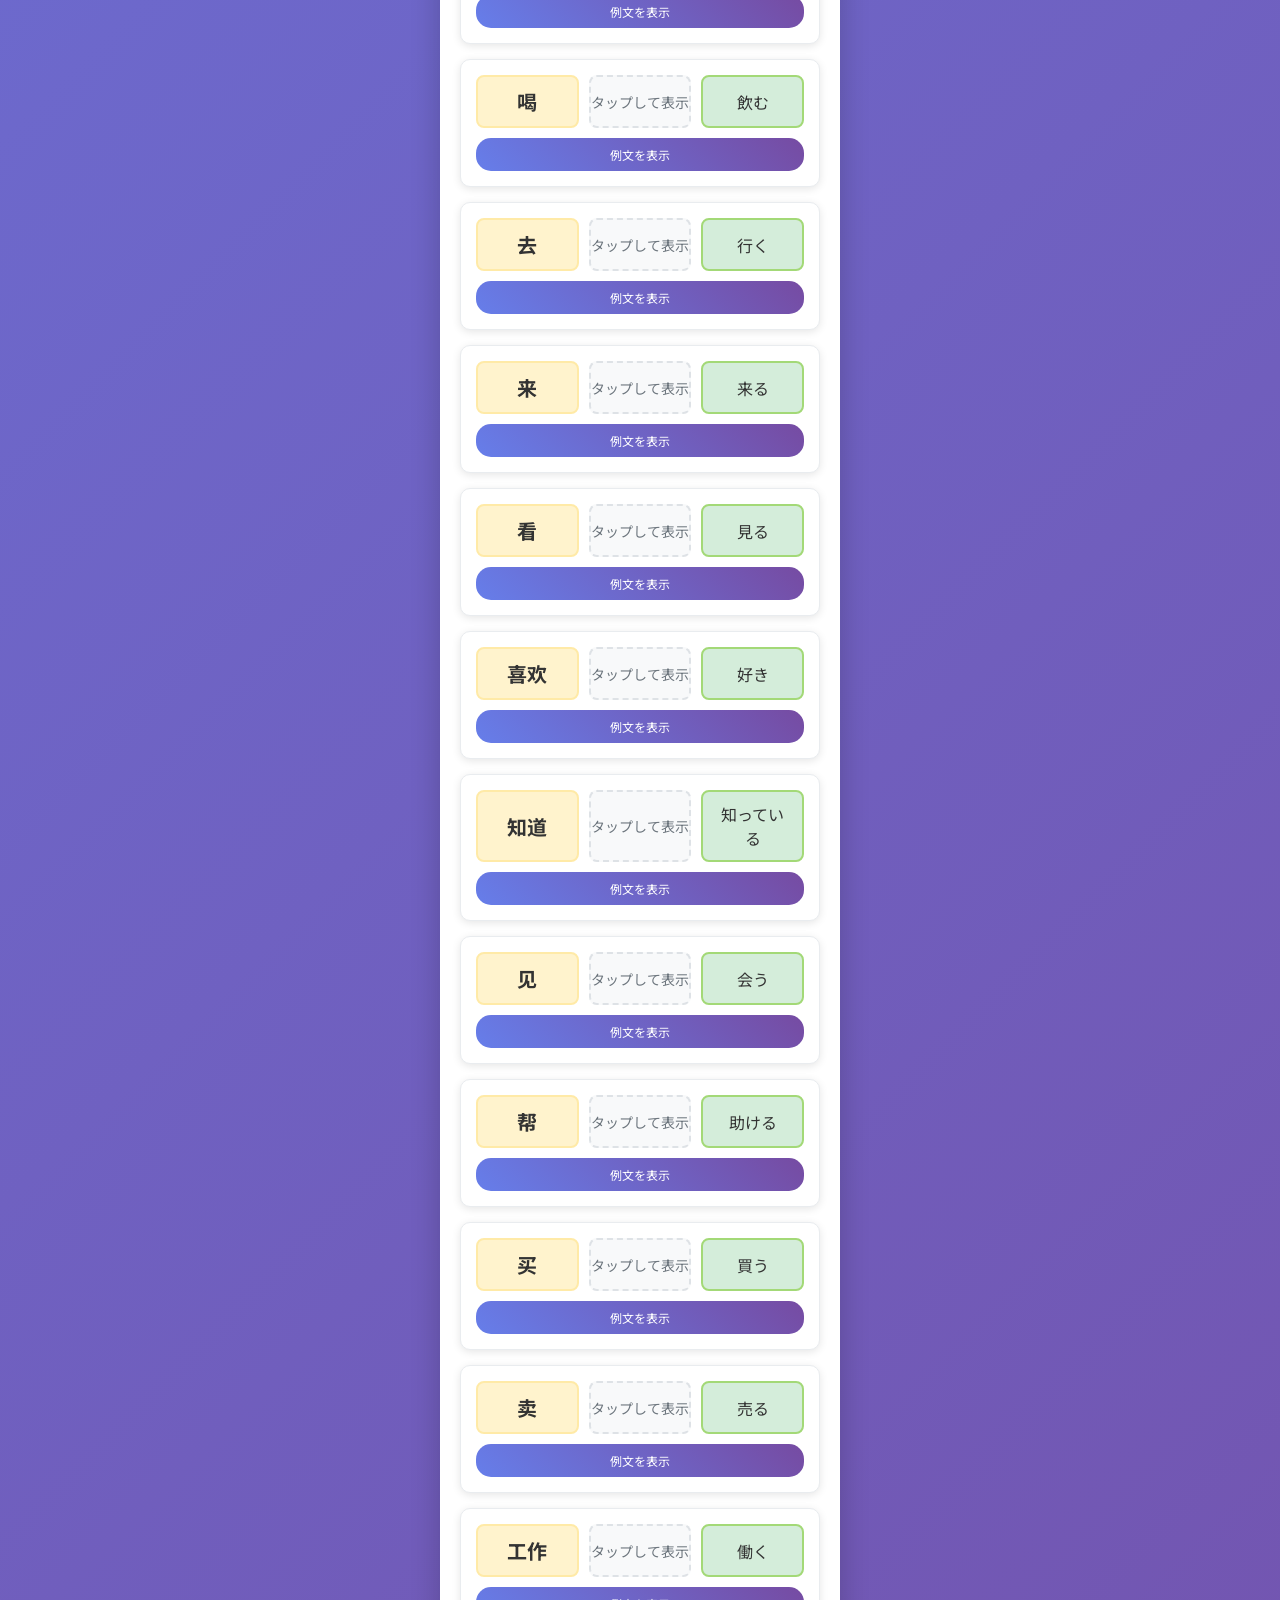
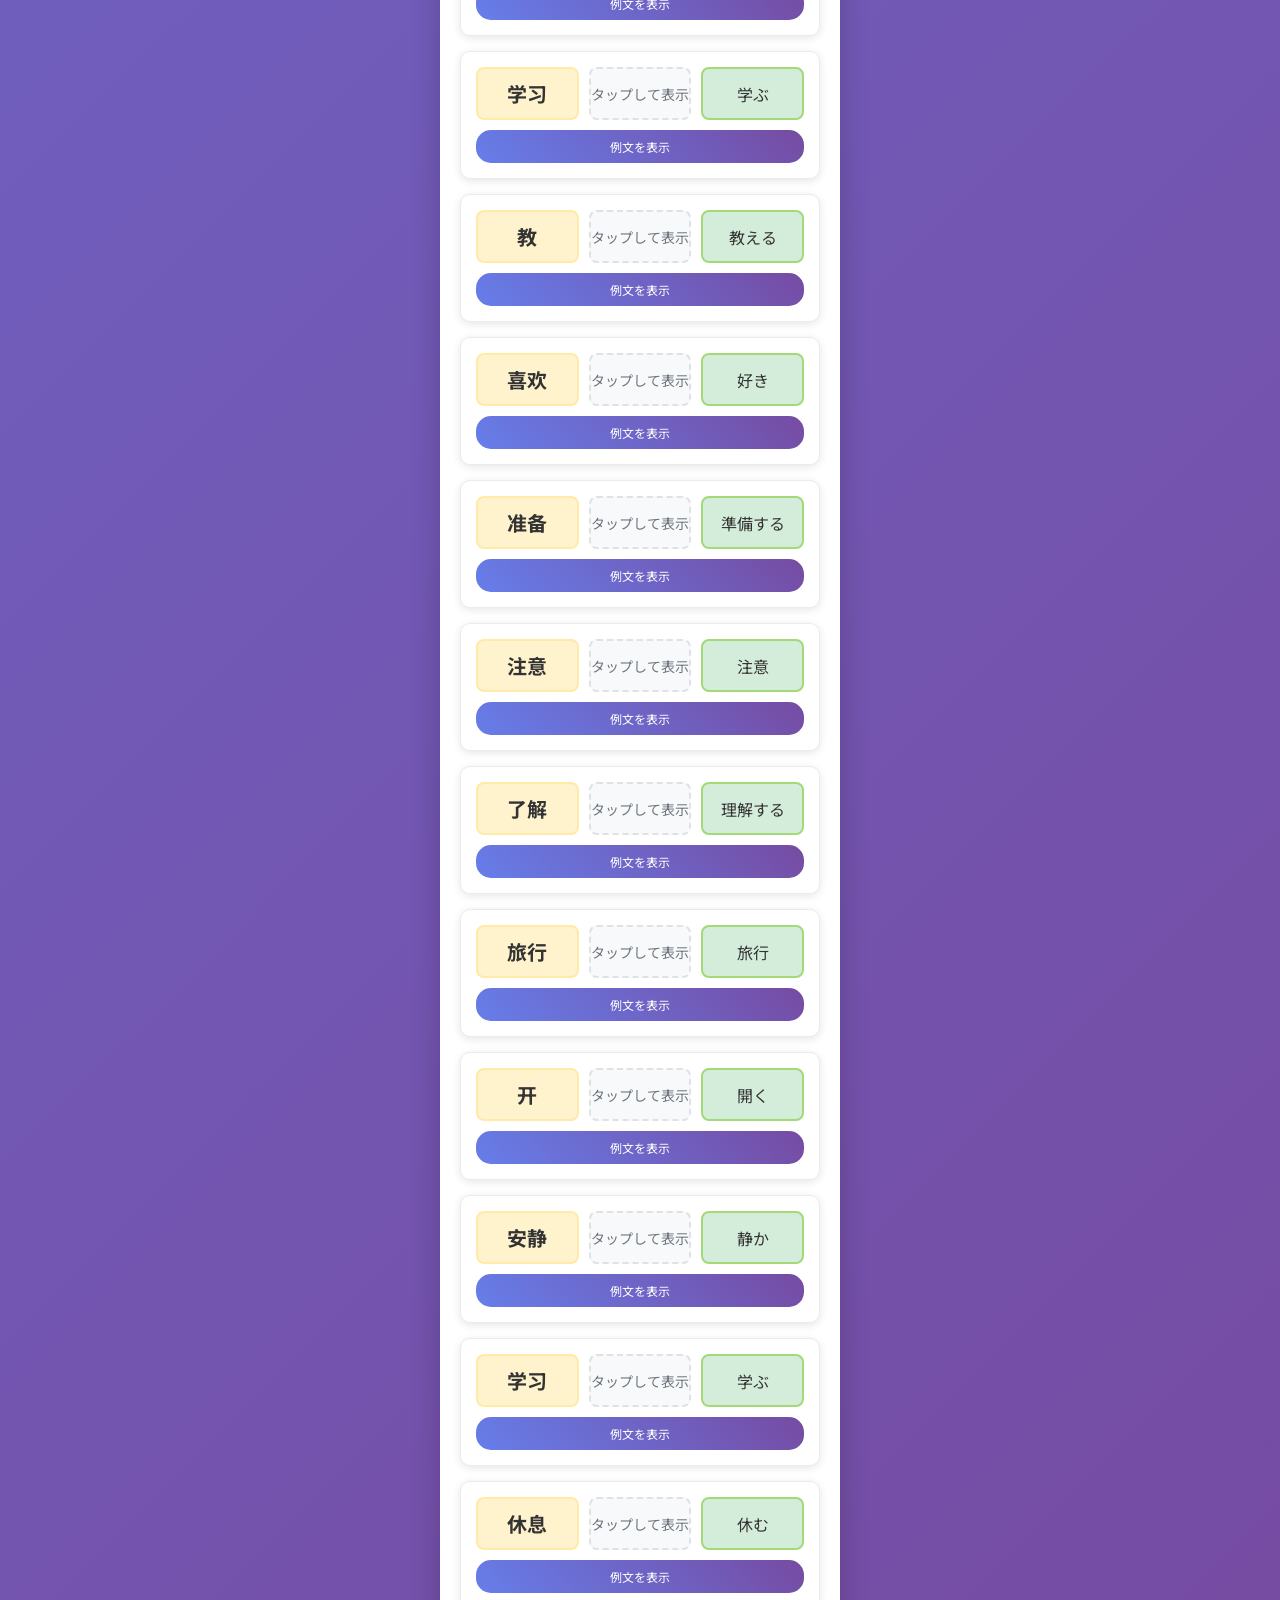
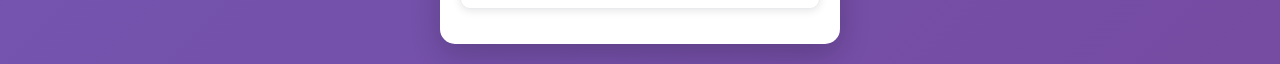
==== commit 86cd6469: "Update index.html" ====
--- a/vocab2/index.html
+++ b/vocab2/index.html
@@ -4,6 +4,9 @@
     <meta charset="UTF-8">
     <meta name="viewport" content="width=device-width, initial-scale=1.0">
     <title>中国語単語学習</title>
+    <link rel="preconnect" href="https://fonts.googleapis.com">
+    <link rel="preconnect" href="https://fonts.gstatic.com" crossorigin>
+    <link href="https://fonts.googleapis.com/css2?family=Noto+Sans+SC:wght@400;700&family=Noto+Sans+JP:wght@400;700&display=swap" rel="stylesheet">
     <style>
         * {
             margin: 0;
@@ -11,8 +14,16 @@
             box-sizing: border-box;
         }
 
+        /* 言語別フォント設定 */
+        :lang(zh) {
+            font-family: 'Noto Sans SC', 'PingFang SC', 'Microsoft YaHei', sans-serif;
+        }
+        :lang(ja) {
+            font-family: 'Noto Sans JP', 'Hiragino Sans', 'Yu Gothic', sans-serif;
+        }
+
         body {
-            font-family: 'Helvetica Neue', Arial, sans-serif;
+            font-family: 'Noto Sans JP', 'Hiragino Sans', 'Yu Gothic', sans-serif;
             background: linear-gradient(135deg, #667eea 0%, #764ba2 100%);
             min-height: 100vh;
             padding: 20px;
@@ -174,7 +185,19 @@
         .word-field.hidden {
             background: #f8f9fa;
             border: 2px dashed #dee2e6;
+            font-size: 14px;
+            font-weight: normal;
+            color: transparent;  /* 実テキストを隠す */
+            position: relative;
+        }
+        .word-field.hidden::after {
+            content: 'タップして表示';
+            position: absolute;
             color: #6c757d;
+            font-size: 14px;
+            font-weight: normal;
+            font-style: normal;
+            font-family: 'Noto Sans JP', 'Hiragino Sans', 'Yu Gothic', sans-serif;
         }
 
         .word-field.hidden:hover {
@@ -221,6 +244,14 @@
             margin-top: 5px;
         }
 
+        /* 言語別フォント */
+        [lang="zh"] {
+            font-family: 'Noto Sans SC', 'PingFang SC', 'Microsoft YaHei', sans-serif;
+        }
+        [lang="ja"] {
+            font-family: 'Noto Sans JP', 'Hiragino Sans', 'Yu Gothic', sans-serif;
+        }
+
         @media (max-width: 480px) {
             .lesson-tabs {
                 flex-wrap: wrap;
@@ -251,7 +282,6 @@
     <div class="container">
         <div class="header">
             <h1>中国語単語学習</h1>
-            <p>タップして単語を覚えよう！</p>
         </div>
 
         <div class="lesson-tabs">
@@ -358,37 +388,43 @@
                 wordItem.innerHTML = `
                     <div class="word-content">
                         <div class="word-field chinese ${hiddenFields.includes('chinese') ? 'hidden' : ''}" 
-                             data-field="chinese" data-index="${index}">
-                            ${hiddenFields.includes('chinese') ? 'タップして表示' : word[0]}
+                             lang="zh" data-field="chinese" data-index="${index}">
+                            ${word[0]}
                         </div>
                         <div class="word-field pinyin ${hiddenFields.includes('pinyin') ? 'hidden' : ''}" 
-                             data-field="pinyin" data-index="${index}">
-                            ${hiddenFields.includes('pinyin') ? 'タップして表示' : word[1]}
+                             lang="zh" data-field="pinyin" data-index="${index}">
+                            ${word[1]}
                         </div>
                         <div class="word-field meaning ${hiddenFields.includes('meaning') ? 'hidden' : ''}" 
-                             data-field="meaning" data-index="${index}">
-                            ${hiddenFields.includes('meaning') ? 'タップして表示' : word[2]}
+                             lang="ja" data-field="meaning" data-index="${index}">
+                            ${word[2]}
                         </div>
                     </div>
                     <button class="example-btn" onclick="toggleExample(${currentLesson}, ${index})">例文を表示</button>
                     <div class="example-text hidden" id="example-${currentLesson}-${index}">
-                        <div class="example-chinese">${word[3]}</div>
-                        <div class="example-translation">${word[4]}</div>
+                        <div class="example-chinese" lang="zh">${word[3]}</div>
+                        <div class="example-translation" lang="ja">${word[4]}</div>
                     </div>
                 `;
                 wordList.appendChild(wordItem);
             });
 
-            // 単語フィールドのクリックイベント
+            // 単語フィールドのクリックイベント（トグル・長押し除外）
             document.querySelectorAll('.word-field').forEach(field => {
+                let pressStart = 0;
+
+                field.addEventListener('pointerdown', function() {
+                    pressStart = Date.now();
+                });
+
                 field.addEventListener('click', function() {
-                    const fieldType = this.dataset.field;
-                    const index = this.dataset.index;
-                    
+                    // 300ms以上押していたら長押しとみなしてトグルしない
+                    if (Date.now() - pressStart > 300) return;
+
                     if (this.classList.contains('hidden')) {
                         this.classList.remove('hidden');
-                        const fieldIndex = fieldType === 'chinese' ? 0 : fieldType === 'pinyin' ? 1 : 2;
-                        this.textContent = words[index][fieldIndex];
+                    } else {
+                        this.classList.add('hidden');
                     }
                 });
             });
